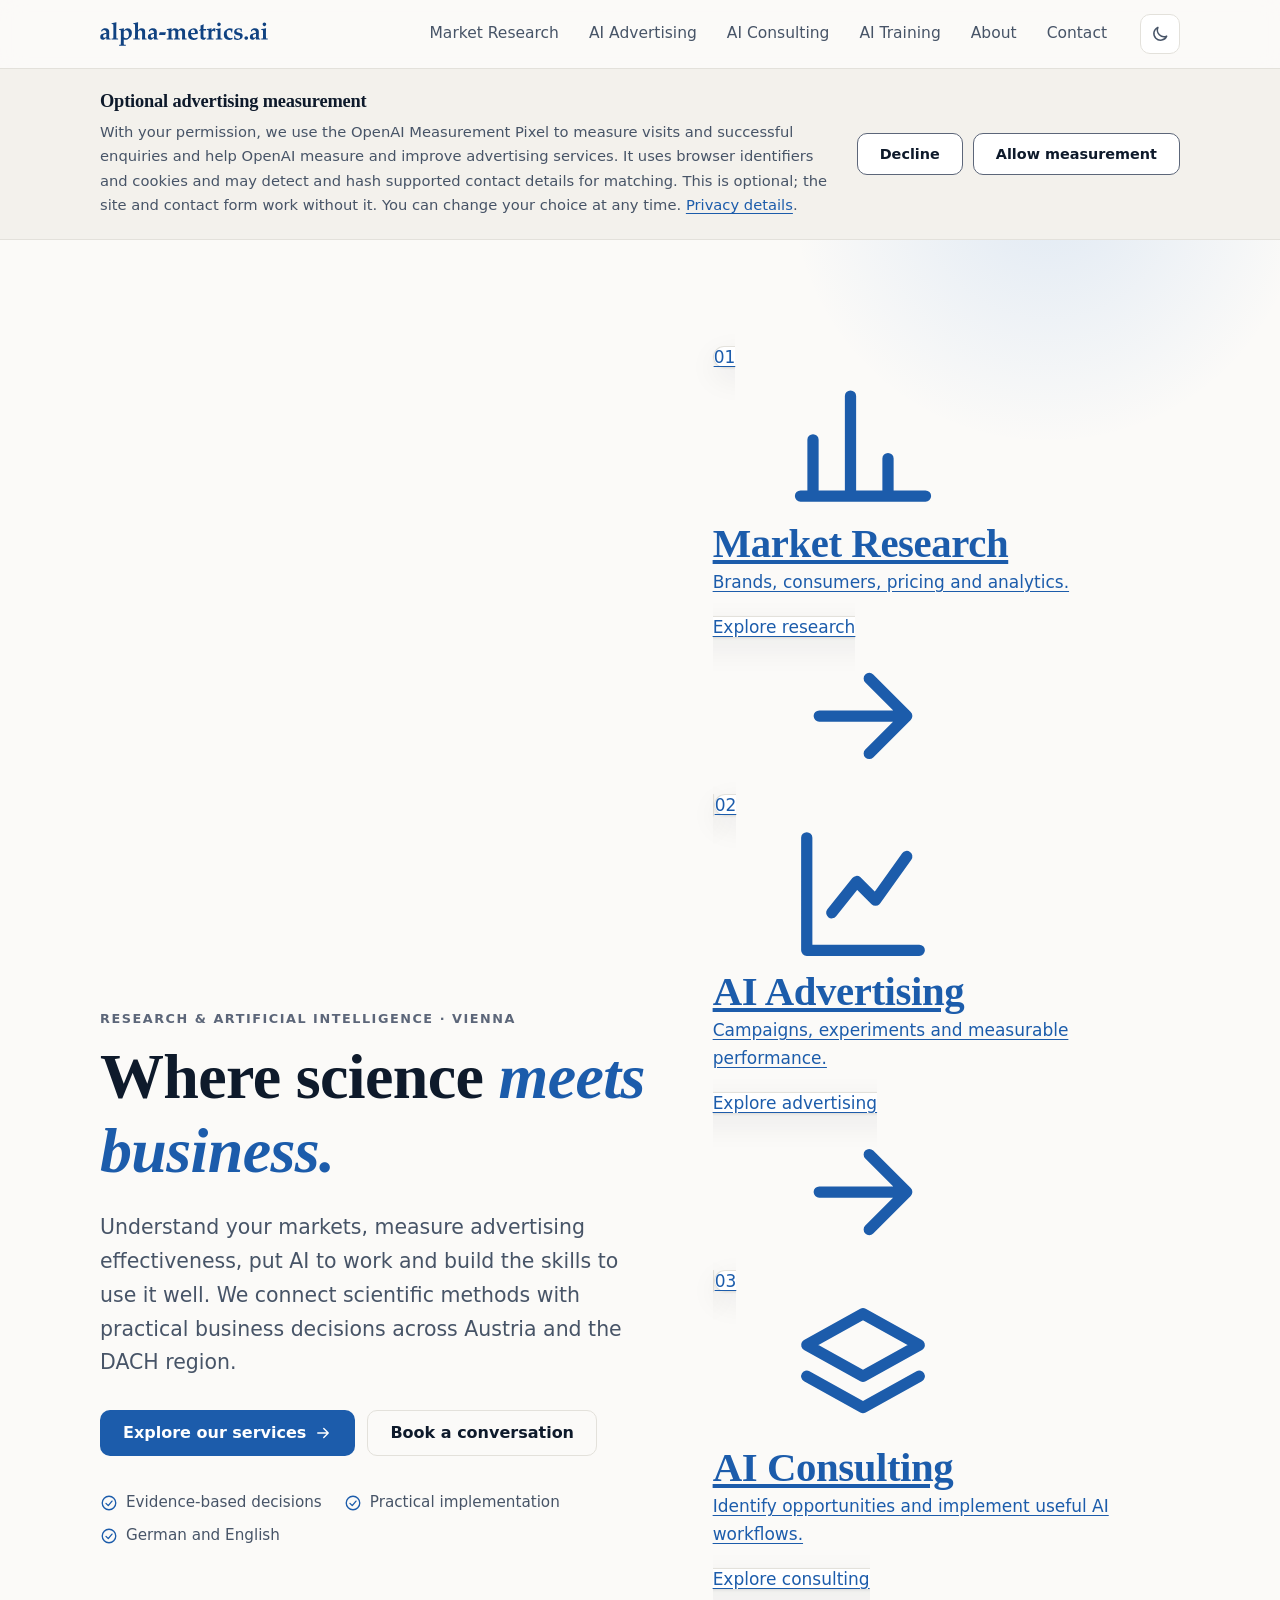
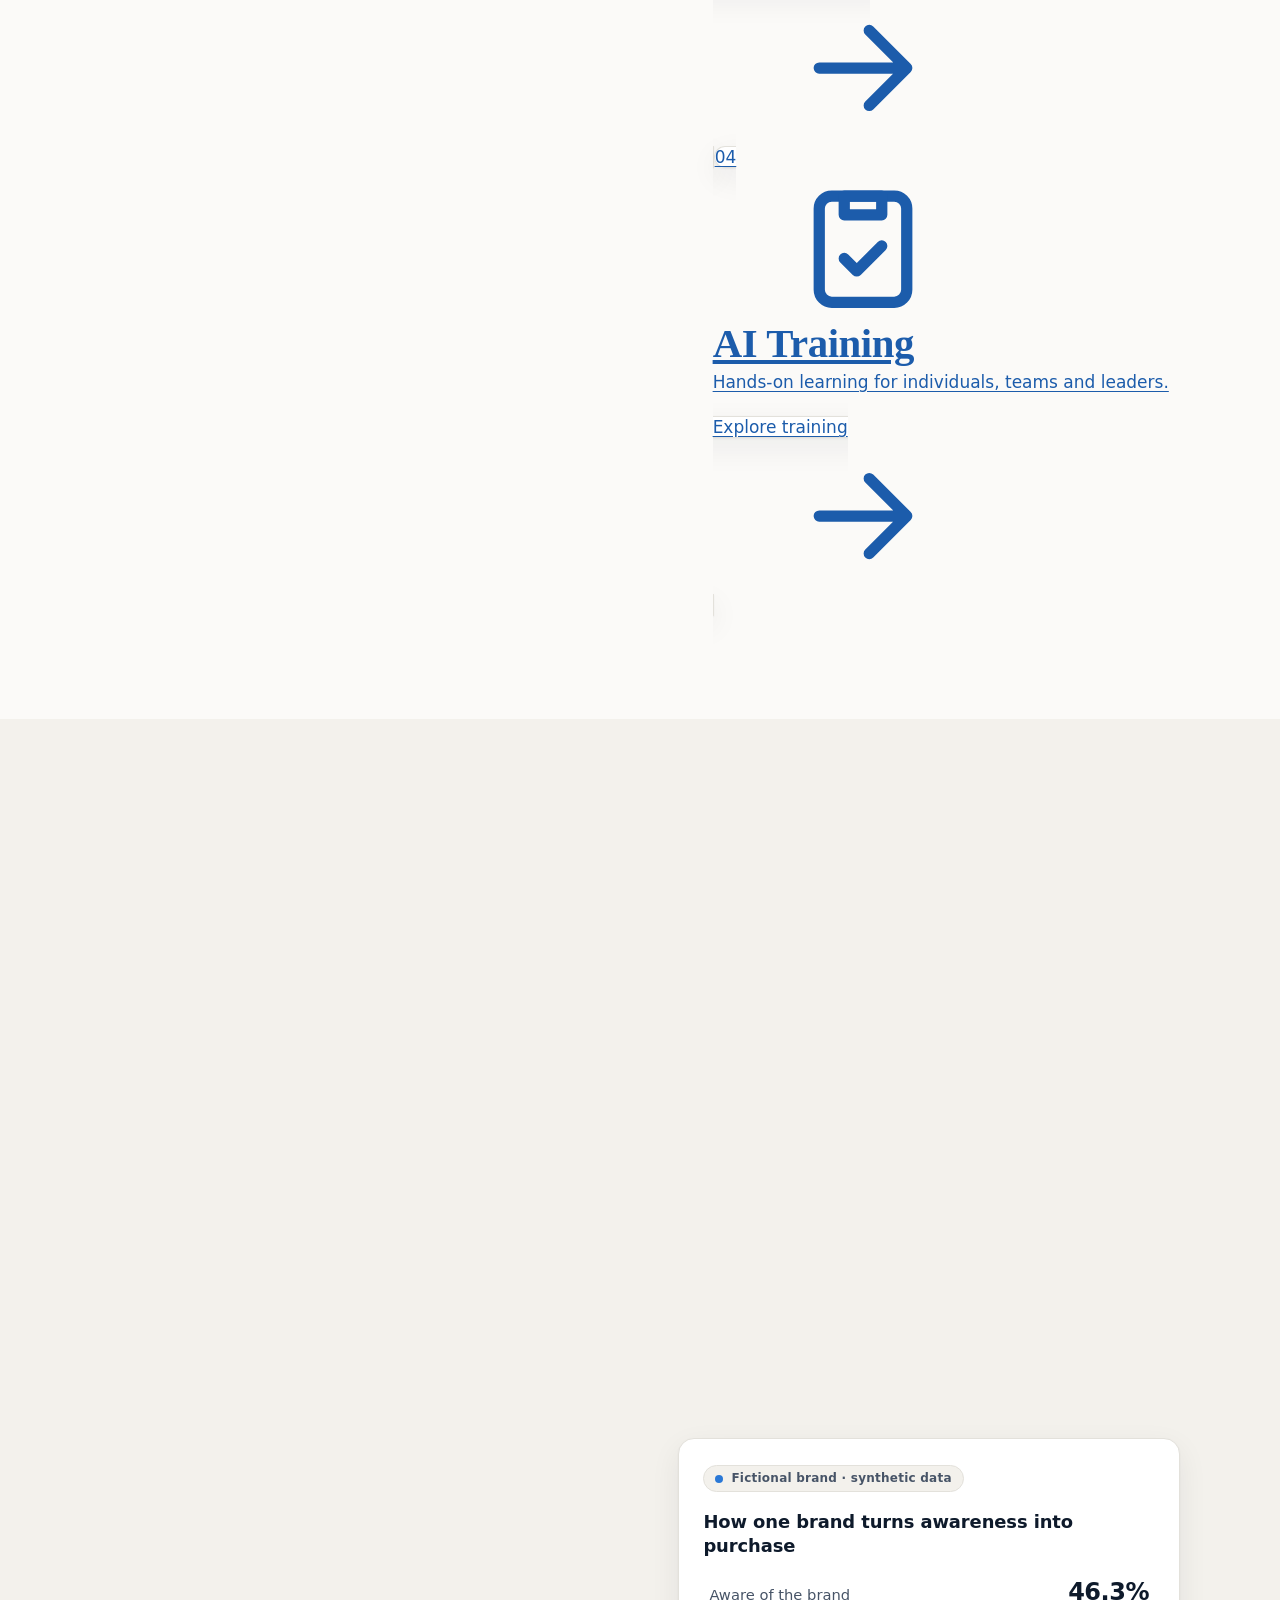
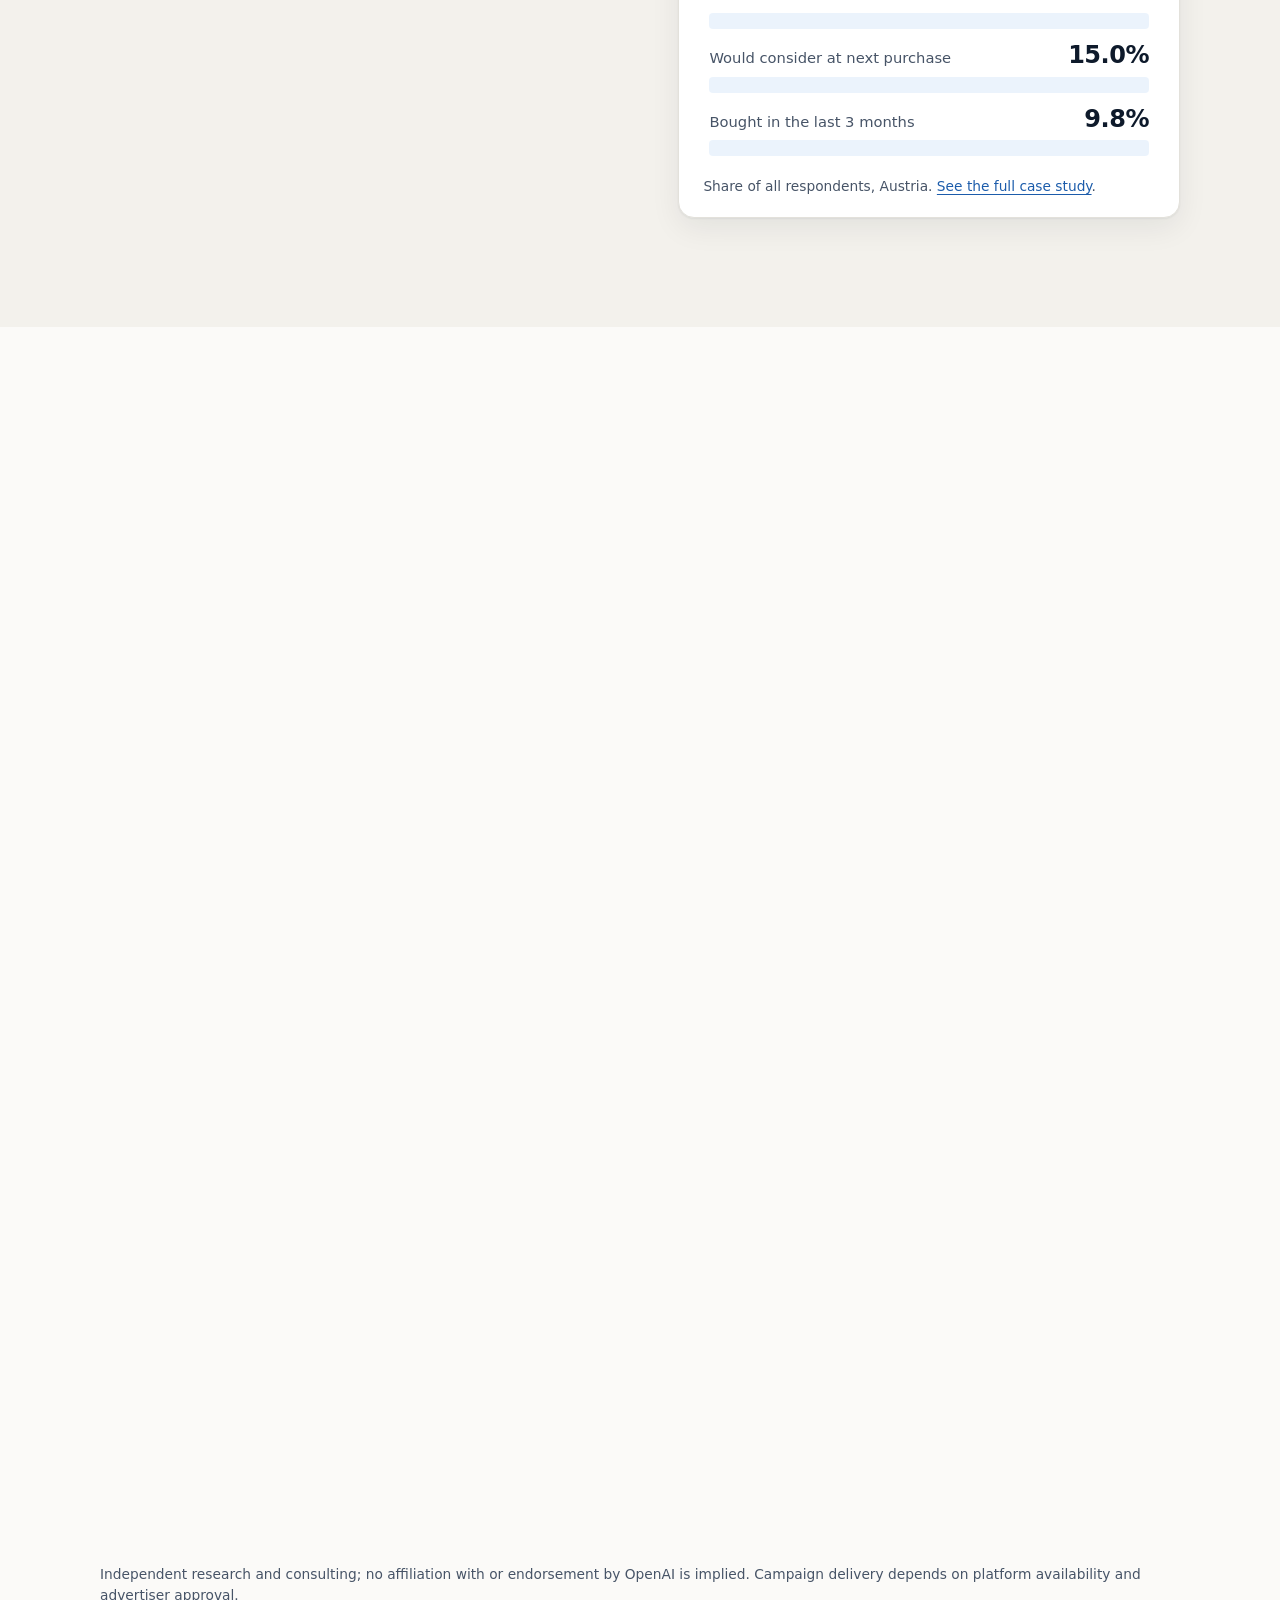
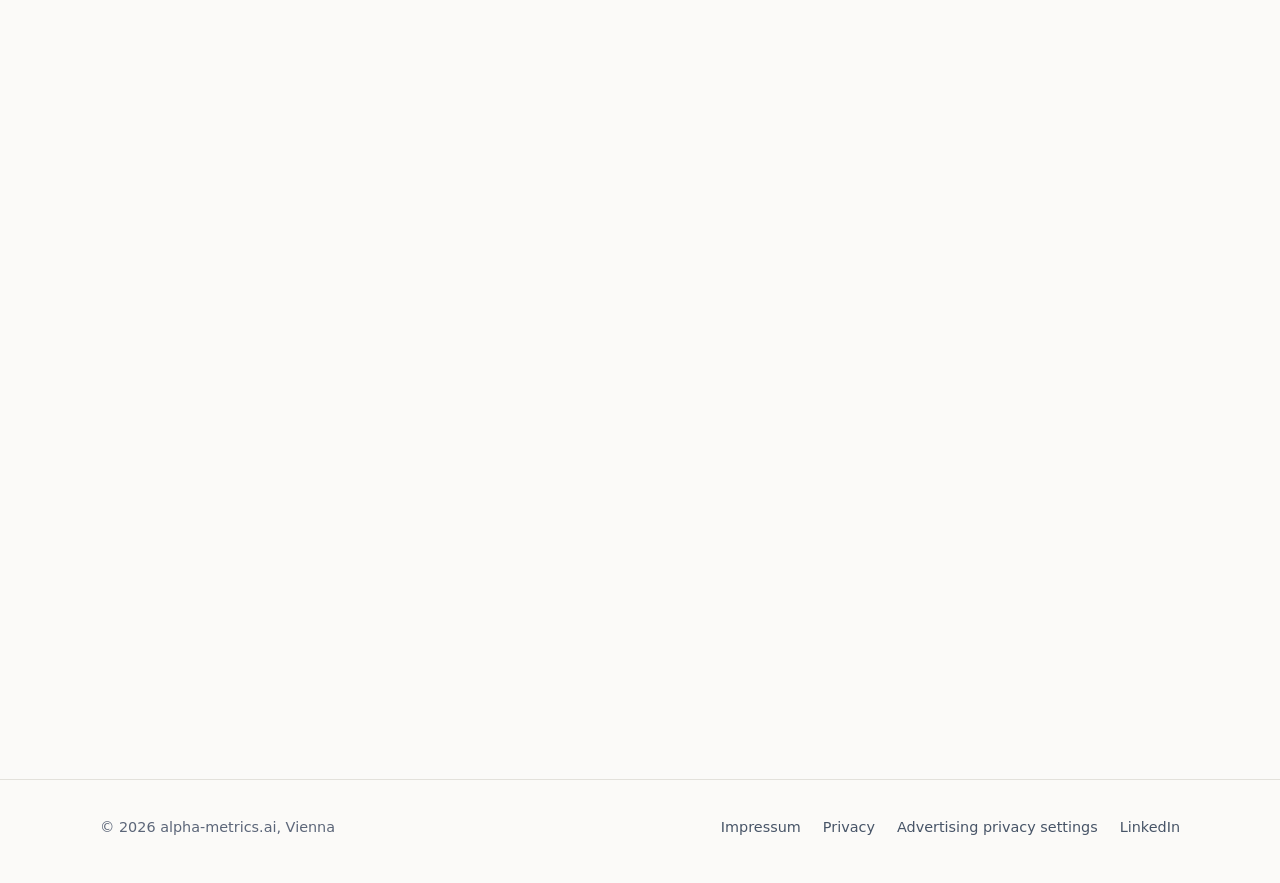
==== index.html @ 709e071c "Restructure homepage around four equally prominent service pillars" ====
<!DOCTYPE html>
<html lang="en">
<head>
  <meta charset="utf-8">
  <meta name="viewport" content="width=device-width, initial-scale=1">
  <title>alpha-metrics.ai | Market Research, AI Advertising, Consulting &amp; Training</title>
  <meta name="description" content="Market research, AI advertising, AI consulting and AI training for businesses in Austria and the DACH region. Where science meets business.">
  <meta http-equiv="Content-Security-Policy" content="default-src 'self'; script-src 'self' https://bzrcdn.openai.com; style-src 'self'; img-src 'self' data: https://bzr.openai.com; connect-src 'self' https://formspree.io https://bzr.openai.com https://bzrcdn.openai.com; form-action https://formspree.io; base-uri 'self'">
  <meta name="theme-color" content="#fbfaf8" media="(prefers-color-scheme: light)">
  <meta name="theme-color" content="#121211" media="(prefers-color-scheme: dark)">
  <link rel="canonical" href="https://alpha-metrics.ai/">
  <link rel="icon" href="assets/favicon.svg" type="image/svg+xml">
  <link rel="icon" href="favicon.ico" sizes="48x48">
  <link rel="apple-touch-icon" href="assets/apple-touch-icon.png">
  <meta property="og:type" content="website">
  <meta property="og:site_name" content="alpha-metrics.ai">
  <meta property="og:title" content="alpha-metrics.ai | Where science meets business">
  <meta property="og:description" content="Four services from Vienna: market research, AI advertising, AI consulting and AI training. Evidence-based decisions and practical AI adoption.">
  <meta property="og:url" content="https://alpha-metrics.ai/">
  <meta property="og:image" content="https://alpha-metrics.ai/assets/og-card.png">
  <meta property="og:image:width" content="1200">
  <meta property="og:image:height" content="630">
  <meta property="og:image:alt" content="alpha-metrics.ai: market research">
  <meta name="twitter:card" content="summary_large_image">
  <script src="js/theme-init.js"></script>
  <link rel="stylesheet" href="css/site.css">
  <script type="application/ld+json">
  {
    "@context": "https://schema.org",
    "@type": "ProfessionalService",
    "name": "alpha-metrics.ai",
    "url": "https://alpha-metrics.ai/",
    "description": "Market research, AI advertising, AI consulting and AI training for businesses in Austria and the DACH region.",
    "email": "info@alpha-metrics.ai",
    "address": { "@type": "PostalAddress", "addressLocality": "Vienna", "addressCountry": "AT" },
    "areaServed": ["AT", "DE", "CH"],
    "knowsAbout": ["Market research", "Brand tracking", "Survey design", "Consumer insights", "Statistical analysis", "Advertising effectiveness", "A/B testing", "AI advertising", "Pricing research", "AI consulting", "AI training", "AI literacy", "Business workflows"],
    "sameAs": ["https://www.linkedin.com/company/112210061/"]
  }
  </script>
</head>
<body>
  <svg class="sr-only" width="0" height="0" aria-hidden="true" focusable="false">
    <defs>
      <symbol id="i-bars" viewBox="0 0 24 24"><path d="M4 20V11M10 20V4M16 20v-6M22 20H2" fill="none" stroke="currentColor" stroke-width="1.8" stroke-linecap="round" stroke-linejoin="round"/></symbol>
      <symbol id="i-clip" viewBox="0 0 24 24"><g fill="none" stroke="currentColor" stroke-width="1.8" stroke-linecap="round" stroke-linejoin="round"><rect x="5" y="4" width="14" height="17" rx="2"/><path d="M9 4h6v3H9zM9 14l2 2 4-4"/></g></symbol>
      <symbol id="i-line" viewBox="0 0 24 24"><g fill="none" stroke="currentColor" stroke-width="1.8" stroke-linecap="round" stroke-linejoin="round"><path d="M3 3v18h18M7 15l4-5 3 3 5-7"/></g></symbol>
      <symbol id="i-dash" viewBox="0 0 24 24"><g fill="none" stroke="currentColor" stroke-width="1.8" stroke-linecap="round" stroke-linejoin="round"><rect x="3" y="3" width="8" height="10" rx="1.5"/><rect x="13" y="3" width="8" height="6" rx="1.5"/><rect x="13" y="11" width="8" height="10" rx="1.5"/><rect x="3" y="15" width="8" height="6" rx="1.5"/></g></symbol>
      <symbol id="i-moon" viewBox="0 0 24 24"><path d="M20 14.5A8 8 0 0 1 9.5 4a8 8 0 1 0 10.5 10.5z" fill="none" stroke="currentColor" stroke-width="1.8" stroke-linecap="round" stroke-linejoin="round"/></symbol>
      <symbol id="i-sun" viewBox="0 0 24 24"><g fill="none" stroke="currentColor" stroke-width="1.8" stroke-linecap="round" stroke-linejoin="round"><circle cx="12" cy="12" r="4"/><path d="M12 2v2M12 20v2M4.9 4.9l1.4 1.4M17.7 17.7l1.4 1.4M2 12h2M20 12h2M4.9 19.1l1.4-1.4M17.7 6.3l1.4-1.4"/></g></symbol>
      <symbol id="i-menu" viewBox="0 0 24 24"><path d="M4 7h16M4 12h16M4 17h16" fill="none" stroke="currentColor" stroke-width="1.8" stroke-linecap="round"/></symbol>
      <symbol id="i-arrow" viewBox="0 0 24 24"><path d="M5 12h14M13 6l6 6-6 6" fill="none" stroke="currentColor" stroke-width="1.8" stroke-linecap="round" stroke-linejoin="round"/></symbol>
      <symbol id="i-check" viewBox="0 0 24 24"><g fill="none" stroke="currentColor" stroke-width="1.8" stroke-linecap="round" stroke-linejoin="round"><circle cx="12" cy="12" r="9"/><path d="M8 12.5l3 3 5-6"/></g></symbol>
      <symbol id="i-stop" viewBox="0 0 24 24"><g fill="none" stroke="currentColor" stroke-width="1.8" stroke-linecap="round" stroke-linejoin="round"><circle cx="12" cy="12" r="9"/><path d="M9 9l6 6M15 9l-6 6"/></g></symbol>
      <symbol id="i-info" viewBox="0 0 24 24"><g fill="none" stroke="currentColor" stroke-width="1.8" stroke-linecap="round" stroke-linejoin="round"><circle cx="12" cy="12" r="9"/><path d="M12 11v5M12 8h.01"/></g></symbol>
      <symbol id="i-file" viewBox="0 0 24 24"><g fill="none" stroke="currentColor" stroke-width="1.8" stroke-linecap="round" stroke-linejoin="round"><path d="M14 3H7a2 2 0 0 0-2 2v14a2 2 0 0 0 2 2h10a2 2 0 0 0 2-2V8z"/><path d="M14 3v5h5M9 13h6M9 17h6"/></g></symbol>
      <symbol id="i-code" viewBox="0 0 24 24"><path d="M8 8l-5 4 5 4M16 8l5 4-5 4M14 5l-4 14" fill="none" stroke="currentColor" stroke-width="1.8" stroke-linecap="round" stroke-linejoin="round"/></symbol>
      <symbol id="i-mail" viewBox="0 0 24 24"><g fill="none" stroke="currentColor" stroke-width="1.8" stroke-linecap="round" stroke-linejoin="round"><rect x="3" y="5" width="18" height="14" rx="2"/><path d="M3 7l9 6 9-6"/></g></symbol>
      <symbol id="i-shield" viewBox="0 0 24 24"><g fill="none" stroke="currentColor" stroke-width="1.8" stroke-linecap="round" stroke-linejoin="round"><path d="M12 3l8 3v6c0 5-3.5 8-8 9-4.5-1-8-4-8-9V6z"/><path d="M9 12l2 2 4-4"/></g></symbol>
      <symbol id="i-layers" viewBox="0 0 24 24"><g fill="none" stroke="currentColor" stroke-width="1.8" stroke-linecap="round" stroke-linejoin="round"><path d="M12 3l9 5-9 5-9-5z"/><path d="M3 13l9 5 9-5"/></g></symbol>
    </defs>
  </svg>

  <a class="skip" href="#main">Skip to content</a>

  <header class="nav">
    <div class="wrap nav-in">
      <a class="brand" href="#top" aria-label="alpha-metrics.ai, home">
        <img class="img-light" src="assets/logo/alpha-metrics.svg" alt="alpha-metrics.ai" width="172" height="24"><img class="img-dark" src="assets/logo/alpha-metrics-dark.svg" alt="alpha-metrics.ai" width="172" height="24">
      </a>
      <ul class="nav-links" id="nav-links">
        <li><a href="#market-research">Market Research</a></li>
        <li><a href="#ai-advertising">AI Advertising</a></li>
        <li><a href="#ai-consulting">AI Consulting</a></li>
        <li><a href="#ai-training">AI Training</a></li>
        <li><a href="#about">About</a></li>
        <li><a href="#contact">Contact</a></li>
      </ul>
      <button class="icon-btn nav-theme" id="theme-btn" type="button" aria-label="Switch to dark mode" aria-pressed="false">
        <svg class="icon-moon" aria-hidden="true"><use href="#i-moon"/></svg>
        <svg class="icon-sun" aria-hidden="true"><use href="#i-sun"/></svg>
      </button>
      <button class="icon-btn menu-btn" id="menu-btn" type="button" aria-expanded="false" aria-controls="nav-links" aria-label="Open menu">
        <svg aria-hidden="true"><use href="#i-menu"/></svg>
      </button>
    </div>
  </header>

  <section class="measurement-panel" id="measurement-panel" aria-labelledby="measurement-heading" tabindex="-1" hidden>
    <div class="wrap measurement-inner">
      <div>
        <h2 id="measurement-heading">Optional advertising measurement</h2>
        <p>With your permission, we use the OpenAI Measurement Pixel to measure visits and successful enquiries and help OpenAI measure and improve advertising services. It uses browser identifiers and cookies and may detect and hash supported contact details for matching. This is optional; the site and contact form work without it. You can change your choice at any time. <a href="datenschutz.html#advertising-measurement">Privacy details</a>.</p>
      </div>
      <div class="measurement-actions">
        <button class="btn btn-ghost" id="measurement-decline" type="button">Decline</button>
        <button class="btn btn-ghost" id="measurement-accept" type="button">Allow measurement</button>
      </div>
    </div>
  </section>
  <main id="main">
    <!-- ================= HERO / SERVICE OVERVIEW ================= -->
    <section class="hero" id="top">
      <div class="wrap hero-grid">
        <div>
          <p class="eyebrow">Research &amp; artificial intelligence &middot; Vienna</p>
          <h1>Where science <em>meets business.</em></h1>
          <p class="lede">Understand your markets, measure advertising effectiveness, put AI to work and build the skills to use it well. We connect scientific methods with practical business decisions across Austria and the DACH region.</p>
          <div class="hero-cta">
            <a class="btn btn-primary" href="#services">Explore our services <svg aria-hidden="true"><use href="#i-arrow"/></svg></a>
            <a class="btn btn-ghost" href="#contact">Book a conversation</a>
          </div>
          <ul class="hero-points">
            <li><svg aria-hidden="true"><use href="#i-check"/></svg>Evidence-based decisions</li>
            <li><svg aria-hidden="true"><use href="#i-check"/></svg>Practical implementation</li>
            <li><svg aria-hidden="true"><use href="#i-check"/></svg>German and English</li>
          </ul>
        </div>
        <div class="pillar-grid" id="services" aria-label="Four service areas">
          <a class="card pillar" href="#market-research">
            <span class="pillar-number">01</span><svg class="pillar-icon" aria-hidden="true"><use href="#i-bars"/></svg>
            <h2>Market Research</h2><p>Brands, consumers, pricing and analytics.</p><span class="pillar-link">Explore research <svg aria-hidden="true"><use href="#i-arrow"/></svg></span>
          </a>
          <a class="card pillar" href="#ai-advertising">
            <span class="pillar-number">02</span><svg class="pillar-icon" aria-hidden="true"><use href="#i-line"/></svg>
            <h2>AI Advertising</h2><p>Campaigns, experiments and measurable performance.</p><span class="pillar-link">Explore advertising <svg aria-hidden="true"><use href="#i-arrow"/></svg></span>
          </a>
          <a class="card pillar" href="#ai-consulting">
            <span class="pillar-number">03</span><svg class="pillar-icon" aria-hidden="true"><use href="#i-layers"/></svg>
            <h2>AI Consulting</h2><p>Identify opportunities and implement useful AI workflows.</p><span class="pillar-link">Explore consulting <svg aria-hidden="true"><use href="#i-arrow"/></svg></span>
          </a>
          <a class="card pillar" href="#ai-training">
            <span class="pillar-number">04</span><svg class="pillar-icon" aria-hidden="true"><use href="#i-clip"/></svg>
            <h2>AI Training</h2><p>Hands-on learning for individuals, teams and leaders.</p><span class="pillar-link">Explore training <svg aria-hidden="true"><use href="#i-arrow"/></svg></span>
          </a>
        </div>
      </div>
    </section>

    <!-- ================= MARKET RESEARCH ================= -->
    <section class="section tint" id="market-research">
      <div class="wrap">
        <div class="section-head reveal">
          <p class="eyebrow">01 / Market Research</p>
          <h2>Understand your markets. Make better decisions.</h2>
          <p class="lede">From the research question to a decision you can defend. We design, field and analyse brand and consumer studies, with transparent methods and a clear view of what the evidence can support.</p>
        </div>
        <div class="grid-4">
          <article class="card service reveal"><span class="ico"><svg aria-hidden="true"><use href="#i-bars"/></svg></span><h3>Brand research</h3><p>Brand tracking, awareness, consideration, purchase, image and competitive positioning across markets and waves.</p></article>
          <article class="card service reveal"><span class="ico"><svg aria-hidden="true"><use href="#i-clip"/></svg></span><h3>Consumer research</h3><p>Customer needs, preferences, segmentation and purchase behaviour. Questionnaire design, programming, fieldwork and quality control.</p></article>
          <article class="card service reveal"><span class="ico"><svg aria-hidden="true"><use href="#i-line"/></svg></span><h3>Pricing research</h3><p>Explore willingness to pay, price perceptions and alternative pricing scenarios to inform commercial decisions.</p></article>
          <article class="card service reveal"><span class="ico"><svg aria-hidden="true"><use href="#i-dash"/></svg></span><h3>Marketing analytics</h3><p>Driver models, weighting, confidence intervals, dashboards and management reporting, with reproducible analyses and explicit limitations.</p></article>
        </div>
        <div class="split research-preview">
          <div class="reveal">
            <h3>See what evidence-based research looks like.</h3>
            <p class="lede">Our synthetic two-country brand study demonstrates the workflow from study design to decision-ready reporting.</p>
            <div class="hero-cta">
              <a class="btn btn-primary" href="#contact">Discuss a research project <svg aria-hidden="true"><use href="#i-arrow"/></svg></a>
              <a class="btn btn-ghost" href="#showcase">See the showcase</a>
            </div>
            <p class="chart-foot"><a href="#approach">Research process</a> &middot; <a href="#standards">Research quality standards</a></p>
          </div>
          <aside class="card hero-card" aria-label="Example result from the showcase">
            <span class="tag"><span class="dot"></span>Fictional brand &middot; synthetic data</span>
            <h3 class="small-h">How one brand turns awareness into purchase</h3>
            <div id="hero-funnel"></div>
            <p class="chart-foot">Share of all respondents, Austria. <a href="#showcase">See the full case study</a>.</p>
          </aside>
        </div>
      </div>
    </section>

    <!-- ================= AI ADVERTISING ================= -->
    <section class="section" id="ai-advertising">
      <div class="wrap">
        <div class="section-head reveal">
          <p class="eyebrow">02 / AI Advertising</p>
          <h2>Advertise in the age of conversational AI.</h2>
          <p class="lede">Plan, run and evaluate advertising on AI platforms such as ChatGPT, where available. Combine campaign management with experimental research to learn which messages perform and where your media budget is best used.</p>
        </div>
        <div class="grid-4">
          <article class="card service reveal">
            <span class="ico"><svg aria-hidden="true"><use href="#i-clip"/></svg></span>
            <h3>Experimental design</h3>
            <p>Define hypotheses, competing creative variants, the primary outcome, budget and stopping rule before launch. Change one element at a time where feasible.</p>
          </article>
          <article class="card service reveal">
            <span class="ico"><svg aria-hidden="true"><use href="#i-layers"/></svg></span>
            <h3>Campaign setup and management</h3>
            <p>Configure client-owned campaigns, keep targeting and settings comparable, and monitor delivery. Platform and market eligibility are checked before launch.</p>
          </article>
          <article class="card service reveal">
            <span class="ico"><svg aria-hidden="true"><use href="#i-line"/></svg></span>
            <h3>Advertising effectiveness</h3>
            <p>Analyse impressions, clicks, click-through rates and costs from aggregate reports. Quantify differences, uncertainty and delivery imbalances; assess conversions where tracking permits.</p>
          </article>
          <article class="card service reveal">
            <span class="ico"><svg aria-hidden="true"><use href="#i-bars"/></svg></span>
            <h3>Organic AI brand visibility</h3>
            <p>Separately audit brand mentions and recommendations across a defined set of prompts, recording the model, market and date. Paid placement is not a proxy for organic visibility.</p>
          </article>
        </div>
        <div class="section-head reveal sample-head">
          <h3>A small pilot, a clear decision</h3>
          <p class="lede">Compare two value propositions &mdash; for example, taste versus a functional benefit &mdash; with a fixed media budget and a predefined reporting period. Receive a management summary, a documented research protocol and reproducible analysis.</p>
        </div>
        <div class="case-note reveal">
          <svg aria-hidden="true"><use href="#i-info"/></svg>
          <p><strong>Performance is not necessarily causality.</strong> Without verified random allocation, a comparison is a quasi-experimental field study. Algorithmic delivery, repeated impressions and aggregate reporting limit causal inference and audience-level conclusions. We report those limits rather than treating a higher click-through rate as proof of a causal effect.</p>
        </div>
        <div class="hero-cta reveal">
          <a class="btn btn-primary" href="#contact">Discuss an AI advertising pilot <svg aria-hidden="true"><use href="#i-arrow"/></svg></a>
        </div>
        <p class="chart-foot">Independent research and consulting; no affiliation with or endorsement by OpenAI is implied. Campaign delivery depends on platform availability and advertiser approval.</p>
      </div>
    </section>

    <!-- ================= AI CONSULTING ================= -->
    <section class="section tint" id="ai-consulting">
      <div class="wrap">
        <div class="section-head reveal">
          <p class="eyebrow">03 / AI Consulting</p>
          <h2>Turn AI potential into practical business value.</h2>
          <p class="lede">Start with a real business problem, not a tool. Identify where AI can help, assess feasibility and risks, and develop workflows that fit the way your organisation operates.</p>
        </div>
        <div class="grid-4">
          <article class="card service reveal"><span class="ico"><svg aria-hidden="true"><use href="#i-clip"/></svg></span><h3>AI strategy &amp; readiness</h3><p>Map current workflows, identify promising use cases and prioritise them by business value, feasibility and risk.</p></article>
          <article class="card service reveal"><span class="ico"><svg aria-hidden="true"><use href="#i-layers"/></svg></span><h3>AI tools &amp; workflows</h3><p>Evaluate suitable AI tools and design repeatable workflows for research, marketing, reporting and everyday knowledge work.</p></article>
          <article class="card service reveal"><span class="ico"><svg aria-hidden="true"><use href="#i-code"/></svg></span><h3>Automation &amp; pilots</h3><p>Explore opportunities for AI-assisted automation, prototype selected use cases and test the outputs against agreed quality criteria.</p></article>
          <article class="card service reveal"><span class="ico"><svg aria-hidden="true"><use href="#i-shield"/></svg></span><h3>Responsible AI adoption</h3><p>Build in human review, data protection considerations and clear quality checks. Define boundaries for what AI should and should not do.</p></article>
        </div>
        <div class="service-outcome reveal"><div><h3>From opportunity assessment to pilot</h3><p>Typical deliverables: a prioritised use-case shortlist, workflow concepts, a pilot plan and recommendations for the next implementation step.</p></div><a class="btn btn-primary" href="#contact">Discuss an AI consulting project <svg aria-hidden="true"><use href="#i-arrow"/></svg></a></div>
      </div>
    </section>

    <!-- ================= AI TRAINING ================= -->
    <section class="section" id="ai-training">
      <div class="wrap">
        <div class="section-head reveal">
          <p class="eyebrow">04 / AI Training</p>
          <h2>Build AI competence that lasts beyond the workshop.</h2>
          <p class="lede">Practical, hands-on learning for business teams and decision-makers. Work with realistic tasks, learn to evaluate AI outputs and take away methods you can apply in your own role.</p>
        </div>
        <div class="grid-4">
          <article class="card service reveal"><span class="ico"><svg aria-hidden="true"><use href="#i-info"/></svg></span><h3>AI essentials</h3><p>Understand generative AI, its strengths and limitations, and how to use tools such as ChatGPT effectively in everyday work.</p></article>
          <article class="card service reveal"><span class="ico"><svg aria-hidden="true"><use href="#i-clip"/></svg></span><h3>Prompting &amp; workflows</h3><p>Learn to structure prompts, supply context, iterate on results and develop reusable approaches to recurring business tasks.</p></article>
          <article class="card service reveal"><span class="ico"><svg aria-hidden="true"><use href="#i-bars"/></svg></span><h3>AI for marketing &amp; research</h3><p>Apply AI to research preparation, analysis, insight generation, marketing content and decision support, with verification of outputs.</p></article>
          <article class="card service reveal"><span class="ico"><svg aria-hidden="true"><use href="#i-shield"/></svg></span><h3>AI literacy &amp; leadership</h3><p>Recognise risks, assess appropriate use, protect information and build confidence in supervising AI-assisted work.</p></article>
        </div>
        <div class="service-outcome reveal"><div><h3>Tailored workshops for your team</h3><p>Choose an introductory session or a more advanced, role-specific workshop. Formats and learning objectives are agreed around your needs, in German or English.</p></div><a class="btn btn-primary" href="#contact">Discuss a training workshop <svg aria-hidden="true"><use href="#i-arrow"/></svg></a></div>
      </div>
    </section>

    <!-- ================= APPROACH ================= -->
    <section class="section" id="approach">
      <div class="wrap">
        <div class="section-head reveal">
          <p class="eyebrow">Market Research / How we work</p>
          <h2>Five steps to a research result you can check</h2>
        </div>
        <ol class="steps reveal">
          <li><h3>Brief and hypotheses</h3><p>We start from the decision the result must inform, and write down what would change your mind.</p></li>
          <li><h3>Instrument</h3><p>Questionnaire, brand grid and quotas, tested in the survey platform before launch.</p></li>
          <li><h3>Fieldwork and quality</h3><p>Attention checks and speeder rules run in the field. Exclusions are counted and reported.</p></li>
          <li><h3>Analysis</h3><p>Weighting, intervals and models with the multiple-comparison corrections the question needs.</p></li>
          <li><h3>Delivery</h3><p>Deck, dashboard, field report and re-runnable scripts, so every number can be traced.</p></li>
        </ol>
      </div>
    </section>

    <!-- ================= SHOWCASE ================= -->
    <section class="section tint" id="showcase">
      <div class="wrap">
        <div class="section-head reveal">
          <p class="eyebrow">Market Research / Showcase</p>
          <h2>A two-country brand study, start to finish</h2>
          <p class="lede">ZINTO is a fictional sugar-reduced snack bar. We use it to show the full workflow, from design and field quality to weighting, analysis and reporting.</p>
        </div>

        <div class="case-note reveal">
          <svg aria-hidden="true"><use href="#i-info"/></svg>
          <p><strong>Fictional brand, synthetic data.</strong> The figures were generated, then analysed with our standard pipeline, so the case study shows real method without exposing a client. Hover or tab to any bar for its interval and base, or switch a chart to its table.</p>
        </div>

        <div class="tiles reveal">
          <div class="tile"><div class="tile-v" data-bind="net"></div><div class="tile-l">completed interviews in Austria after quality control</div></div>
          <div class="tile"><div class="tile-v" data-bind="minutes"></div><div class="tile-l">median length of the interview</div></div>
          <div class="tile"><div class="tile-v" data-bind="excl"></div><div class="tile-l">excluded for failed attention checks or speeding</div></div>
          <div class="tile"><div class="tile-v" data-bind="deff"></div><div class="tile-l">design effect of the weighting</div></div>
          <div class="tile"><div class="tile-v" data-bind="brands"></div><div class="tile-l">brands asked in one grid, so rates are comparable</div></div>
        </div>

        <div class="chart-grid">
          <!-- 1 awareness -->
          <section class="chart reveal" aria-labelledby="h-aw">
            <div class="chart-head">
              <div>
                <h3 id="h-aw">Aided awareness across all <span data-bind="brands"></span> brands</h3>
                <p>Share of respondents who recognise each brand when shown the list. Whiskers are 95% confidence intervals.</p>
              </div>
              <div class="seg" role="group" aria-label="View"><button type="button" data-show="chart" aria-pressed="true">Chart</button><button type="button" data-show="table" aria-pressed="false">Table</button></div>
            </div>
            <div data-view="chart" id="c-awareness"></div>
            <div data-view="table" class="tview" id="t-awareness" hidden></div>
            <div class="callouts">
              <div class="callout"><b data-bind="aware_pct"></b><span>of Austrians recognise the brand</span></div>
              <div class="callout"><b data-bind="rank"></b><span>in the overall ranking, behind the established mass-market brands</span></div>
              <div class="callout"><b data-bind="ratio"></b><span>as well known as <span data-bind="nextname"></span> (<span data-bind="nextpct"></span>), the best-known brand below it</span></div>
            </div>
          </section>

          <!-- 2 funnel -->
          <section class="chart half reveal" aria-labelledby="h-fu">
            <div class="chart-head">
              <div>
                <h3 id="h-fu">From awareness to purchase</h3>
                <p>Where the brand loses people, set against the median of brands with at least 30 aware respondents.</p>
              </div>
              <div class="seg" role="group" aria-label="View"><button type="button" data-show="chart" aria-pressed="true">Chart</button><button type="button" data-show="table" aria-pressed="false">Table</button></div>
            </div>
            <div data-view="chart" id="c-funnel"></div>
            <div data-view="table" class="tview" id="t-funnel" hidden></div>
            <p class="chart-foot">The gap is at the first gate: <b data-bind="conv1"></b> of those aware would consider the brand, against <b data-bind="med1"></b> in the category. Once considered, it converts as well as its competitors (<b data-bind="conv2"></b> against <b data-bind="med2"></b>).</p>
          </section>

          <!-- 3 who -->
          <section class="chart half reveal" aria-labelledby="h-who">
            <div class="chart-head">
              <div>
                <h3 id="h-who">Who knows the brand</h3>
                <p>Age and gender matter, education does not. They were tested together in one model, so one cannot masquerade as another.</p>
              </div>
              <div class="seg" role="group" aria-label="View"><button type="button" data-show="chart" aria-pressed="true">Chart</button><button type="button" data-show="table" aria-pressed="false">Table</button></div>
            </div>
            <div data-view="chart" id="c-who"></div>
            <div data-view="table" class="tview" id="t-who" hidden></div>
            <p class="chart-foot">Awareness falls from <b data-bind="age_young"></b> among 18 to 29-year-olds to <b data-bind="age_old"></b> among those over 60, and is higher among women (<b data-bind="women"></b> against <b data-bind="men"></b>). Education, income and region show no effect once age and gender are accounted for.</p>
          </section>

          <!-- 4 channels -->
          <section class="chart half reveal" aria-labelledby="h-ch">
            <div class="chart-head">
              <div>
                <h3 id="h-ch">Where the brand is noticed</h3>
                <p>Only respondents who know the brand were asked. Channels with fewer than 30 respondents are not shown.</p>
              </div>
              <div class="seg" role="group" aria-label="View"><button type="button" data-show="chart" aria-pressed="true">Chart</button><button type="button" data-show="table" aria-pressed="false">Table</button></div>
            </div>
            <div data-view="chart" id="c-channels"></div>
            <div data-view="table" class="tview" id="t-channels" hidden></div>
            <p class="chart-foot">The shelf is the main point of contact (<b data-bind="store"></b>), social media comes second. This is an association, not an effect: the order of contacts was not recorded.</p>
          </section>

          <!-- takeaways -->
          <section class="chart half reveal" aria-labelledby="h-take">
            <div class="chart-head">
              <div>
                <h3 id="h-take">What the brand team takes away</h3>
                <p>The four findings the rest of the case study supports, in the order we would present them.</p>
              </div>
            </div>
            <ol class="takeaways">
              <li><b>Consideration is the bottleneck, not awareness.</b> <span data-bind="conv1"></span> of those aware would consider the brand, against <span data-bind="med1"></span> in the category.</li>
              <li><b>The product holds up once it is considered.</b> <span data-bind="conv2"></span> of considerers also bought, in line with the category (<span data-bind="med2"></span>).</li>
              <li><b>Aim at age and gender.</b> Awareness runs from <span data-bind="age_young"></span> to <span data-bind="age_old"></span> across age bands; education, income and region add nothing.</li>
              <li><b>The 2026 gain is real.</b> After removing the effect of the survey change, awareness rose by <span data-bind="adj"></span>.</li>
            </ol>
          </section>

          <!-- 5 tracking -->
          <section class="chart reveal" aria-labelledby="h-tr">
            <div class="chart-head">
              <div>
                <h3 id="h-tr">Tracking over time: real growth versus a change of method</h3>
                <p>Between the 2022 and 2026 waves the awareness question changed from a forced-choice matrix to a tick-list. That alone lowered awareness for almost every brand, so the raw change cannot be read as brand growth.</p>
              </div>
              <div class="seg" role="group" aria-label="View"><button type="button" data-show="chart" aria-pressed="true">Chart</button><button type="button" data-show="table" aria-pressed="false">Table</button></div>
            </div>
            <div data-view="chart" id="c-change"></div>
            <div data-view="table" class="tview" id="t-change" hidden></div>
            <div class="callouts">
              <div class="callout"><b data-bind="raw"></b><span>raw change in awareness of the brand</span></div>
              <div class="callout"><b data-bind="ctrl_median"></b><span>median change of the <span data-bind="ncontrol"></span> comparison brands, which is the size of the method effect</span></div>
              <div class="callout"><b data-bind="adj"></b><span>method-adjusted gain (<span data-bind="adj_ci"></span>): <span data-bind="exp"></span> without a real gain</span></div>
            </div>
            <p class="chart-foot">Austria, base <span data-bind="n22"></span> in 2022 and <span data-bind="n26"></span> in 2026, both weighted. Intervals for the adjusted gain are bootstrapped; p-values for the single brands are corrected for multiple comparisons (Holm).</p>
          </section>
        </div>

        <!-- sample panel -->
        <div class="section-head reveal sample-head">
          <h3>Knowing what the sample can carry</h3>
          <p class="lede">The same questionnaire ran in two countries. The brand was far less known in Germany, and that decides what we are allowed to report.</p>
        </div>
        <div class="compare reveal">
          <div class="cp">
            <h3>Austria</h3>
            <div class="cp-big" data-bind="net"></div>
            <p class="cp-sub">completed interviews, of which <b data-bind="aware"></b> know the brand</p>
            <ul>
              <li><svg class="ok" aria-hidden="true"><use href="#i-check"/></svg>Funnel conversion by stage</li>
              <li><svg class="ok" aria-hidden="true"><use href="#i-check"/></svg>Brand image, drivers and segments</li>
              <li><svg class="ok" aria-hidden="true"><use href="#i-check"/></svg>Contact channels</li>
            </ul>
            <div class="status"><svg class="ok" aria-hidden="true"><use href="#i-check"/></svg>Reported in full</div>
          </div>
          <div class="cp">
            <h3>Germany</h3>
            <div class="cp-big" data-bind="de_net"></div>
            <p class="cp-sub">completed interviews, but only <b data-bind="de_aware"></b> know the brand (<b data-bind="de_consider"></b> would consider it, <b data-bind="de_buy"></b> bought it)</p>
            <ul>
              <li><svg class="ok" aria-hidden="true"><use href="#i-check"/></svg>Aided awareness, with its interval</li>
              <li><svg class="stop" aria-hidden="true"><use href="#i-stop"/></svg>Funnel conversion, drivers, segments and channels</li>
              <li><svg class="stop" aria-hidden="true"><use href="#i-stop"/></svg>Pooling with Austria, which has a different population and quota plan</li>
            </ul>
            <div class="status"><svg class="stop" aria-hidden="true"><use href="#i-stop"/></svg>Brand modules not reported: base below minimum</div>
          </div>
        </div>

        <!-- deliverables -->
        <div class="section-head reveal sample-head">
          <h3>What you receive</h3>
        </div>
        <div class="deliver reveal">
          <div class="card preview">
            <a class="shot" href="showcase/dashboard.html" aria-label="Open the interactive demo dashboard">
              <img class="img-light" src="assets/dashboard-preview-light.jpg" width="1280" height="900" loading="lazy" alt="Preview of the demo dashboard: brand pyramid, brand image scores and a ranked bar chart of awareness, with filters at the top.">
              <img class="img-dark" src="assets/dashboard-preview-dark.jpg" width="1280" height="900" loading="lazy" alt="Preview of the demo dashboard in dark mode.">
            </a>
            <div class="body">
              <h3>Interactive dashboard</h3>
              <p>Filters for country, wave, age, gender and contact channel act on every figure at once. Subgroups with fewer than 12 respondents are never shown, and the countries are never added together. The demo has a German interface and synthetic data.</p>
              <a class="btn btn-primary" href="showcase/dashboard.html">Open the demo <svg aria-hidden="true"><use href="#i-arrow"/></svg></a>
            </div>
          </div>
          <div class="dlist">
            <article class="card ditem"><span class="ico"><svg aria-hidden="true"><use href="#i-file"/></svg></span><div><h3>Management deck</h3><p>Findings in plain language, one message per slide, with a methods annex for the sceptical reader.</p></div></article>
            <article class="card ditem"><span class="ico"><svg aria-hidden="true"><use href="#i-shield"/></svg></span><div><h3>Field report</h3><p>Sample, quotas, exclusions, weighting and data-quality flags, written down before anyone asks.</p></div></article>
            <article class="card ditem"><span class="ico"><svg aria-hidden="true"><use href="#i-code"/></svg></span><div><h3>Re-runnable analysis</h3><p>Scripts and logs, so every figure in the deck can be reproduced from the cleaned data.</p></div></article>
            <article class="card ditem"><span class="ico"><svg aria-hidden="true"><use href="#i-layers"/></svg></span><div><h3>Questionnaire files</h3><p>Survey files that passed automated import checks, plus a codebook that makes waves and countries stackable.</p></div></article>
          </div>
        </div>
      </div>
    </section>

    <!-- ================= STANDARDS ================= -->
    <section class="section" id="standards">
      <div class="wrap">
        <div class="section-head reveal">
          <p class="eyebrow">Market Research / Standards</p>
          <h2>Six rules we do not bend</h2>
          <p class="lede">A precise number on a thin base is a risk to your decision. These rules keep the precision honest.</p>
        </div>
        <div class="rules reveal">
          <div class="rule"><div class="n">01</div><h3>An interval on every estimate</h3><p>A point value alone invites false precision. Results carry their 95% interval and their base.</p></div>
          <div class="rule"><div class="n">02</div><h3>A minimum base for every claim</h3><p>Brand results rest on at least 30 respondents. Dashboard cells under 12 are suppressed, never shown as a noisy percentage.</p></div>
          <div class="rule"><div class="n">03</div><h3>Quality exclusions are reported</h3><p>Attention checks and speeder rules are set before fieldwork. We tell you how many interviews they removed, and why.</p></div>
          <div class="rule"><div class="n">04</div><h3>Weights come with their cost</h3><p>Every weighted result states the design effect and the effective sample size it leaves.</p></div>
          <div class="rule"><div class="n">05</div><h3>Countries are compared, not pooled</h3><p>Different populations and quota plans are laid side by side. We compare only what both fields actually asked.</p></div>
          <div class="rule"><div class="n">06</div><h3>Association is not effect</h3><p>Cross-sectional data show relationships. We write &ldquo;is associated with&rdquo; unless the design supports a causal word, and we correct for multiple comparisons.</p></div>
        </div>
      </div>
    </section>

    <!-- ================= ABOUT ================= -->
    <section class="section tint" id="about">
      <div class="wrap split">
        <div class="reveal">
          <p class="eyebrow">About</p>
          <h2>Research-led, built for decisions</h2>
          <p class="lede">alpha-metrics.ai is an independent research and AI practice based in Vienna. We bring scientific thinking and practical methods to marketing, business decision-making and AI adoption.</p>
          <p>Our four service areas complement one another: understand customers and markets, test advertising, identify useful applications of AI, and equip your team to work with it. We agree clear objectives and deliverables with you, and communicate limitations openly.</p>
        </div>
        <div class="reveal">
          <ul class="facts">
            <li><span>Based in</span><span>Vienna, Austria</span></li>
            <li><span>Markets</span><span>Austria, Germany, Switzerland</span></li>
            <li><span>Services</span><span>Market Research, AI Advertising, AI Consulting, AI Training</span></li>
            <li><span>Approach</span><span>Evidence, practical pilots, hands-on learning</span></li>
            <li><span>Languages</span><span>German and English</span></li>
            <li><span>Principles</span><span>Transparent methods, human oversight, responsible AI</span></li>
          </ul>
        </div>
      </div>
    </section>

    <!-- ================= CONTACT ================= -->
    <section class="section" id="contact">
      <div class="wrap split">
        <div class="reveal">
          <p class="eyebrow">Contact</p>
          <h2>Tell us what you want to achieve.</h2>
          <p class="lede">A research question, an advertising pilot, an AI use case or a training need: a few lines are enough to start a conversation. We will discuss which approach fits your objectives.</p>
          <p><a class="contact-mail" href="mailto:info@alpha-metrics.ai"><svg width="22" height="22" aria-hidden="true"><use href="#i-mail"/></svg>info@alpha-metrics.ai</a></p>
          <p class="muted small">Vienna, Austria &middot; <a href="https://www.linkedin.com/company/112210061/" rel="noopener">LinkedIn</a></p>
        </div>
        <form class="card form reveal" id="contact-form" action="https://formspree.io/f/mojnbvow" method="POST" novalidate>
          <div class="field"><label for="f-name">Name</label><input id="f-name" name="name" type="text" autocomplete="name" required><div class="err" id="err-name" role="alert"></div></div>
          <div class="field"><label for="f-email">Email</label><input id="f-email" name="email" type="email" autocomplete="email" required><div class="err" id="err-email" role="alert"></div></div>
          <div class="field"><label for="f-company">Company <span class="muted">(optional)</span></label><input id="f-company" name="company" type="text" autocomplete="organization"></div>
          <div class="field"><label for="f-message">Your question</label><textarea id="f-message" name="message" required></textarea><div class="err" id="err-message" role="alert"></div></div>
          <div class="sr-only" aria-hidden="true"><label>Leave this empty <input name="_gotcha" type="text" tabindex="-1" autocomplete="off"></label></div>
          <div>
            <label class="consent"><input type="checkbox" name="consent" value="yes"><span>I agree that my details are sent to our form provider, Formspree, so that alpha-metrics.ai can reply. See the <a href="datenschutz.html">privacy notice</a>.</span></label>
            <div class="err" id="err-consent" role="alert"></div>
          </div>
          <button class="btn btn-primary" type="submit"><span>Send message</span> <svg aria-hidden="true"><use href="#i-arrow"/></svg></button>
          <div class="form-ok" id="form-ok" tabindex="-1" role="status"><svg aria-hidden="true"><use href="#i-check"/></svg>Thank you. We will be in touch.</div>
          <p class="err" id="form-fail" role="alert" hidden>The message could not be sent. Please write to <a href="mailto:info@alpha-metrics.ai">info@alpha-metrics.ai</a> instead.</p>
        </form>
      </div>
    </section>
  </main>

  <footer class="footer">
    <div class="wrap footer-in">
      <span>&copy; 2026 alpha-metrics.ai, Vienna</span>
      <nav aria-label="Legal">
        <a href="impressum.html">Impressum</a>
        <a href="datenschutz.html">Privacy</a>
        <button class="measurement-settings" id="measurement-settings" type="button" aria-controls="measurement-panel" aria-expanded="false" hidden>Advertising privacy settings</button>
        <a href="https://www.linkedin.com/company/112210061/" rel="noopener">LinkedIn</a>
      </nav>
    </div>
  </footer>

  <div class="tt" id="tt" role="tooltip" hidden></div>
  <noscript><p class="wrap small muted">The charts in the showcase need JavaScript. Their figures are also summarised in the text beside each chart.</p></noscript>
  <script src="js/data.js"></script>
  <script src="js/charts.js"></script>
  <script src="js/ad-measurement.js"></script>
  <script src="js/site.js"></script>
</body>
</html>
---- css/site.css ----
/* alpha-metrics.ai - market research
   Colour tokens are validated: chart ramps with scripts/validate_palette.js
   (ordinal checks, light and dark), text and mark contrast with its
   contrast() helper. No third-party fonts or icon fonts are loaded. */

:root {
  color-scheme: light;
  --page: #fbfaf8;
  --card: #ffffff;
  --tint: #f3f1ec;
  --hair: #e3e1db;
  --ink: #0e1a2b;
  --ink-2: #475467;
  --ink-3: #5c6679;
  --link: #1c5cab;
  --btn-bg: #1c5cab;
  --btn-bg-hover: #154a8c;
  --btn-ink: #ffffff;
  --focus: #2a78d6;
  --mark: #2a78d6;
  --mark-dim: #8f8d86;
  --grid: #e3e1db;
  --ramp-1: #86b6ef;
  --ramp-2: #5598e7;
  --ramp-3: #2a78d6;
  --ramp-4: #1c5cab;
  --ramp-5: #104281;
  --ok: #0ca30c;
  --stop: #d03b3b;
  --err: #b42318;
  --glow: rgba(42, 120, 214, .13);
  --shadow: 0 1px 2px rgba(14, 26, 43, .06), 0 10px 30px rgba(14, 26, 43, .07);
  --show-light: block;
  --show-dark: none;
  --sans: system-ui, -apple-system, "Segoe UI", Roboto, "Helvetica Neue", Arial, sans-serif;
  --serif: "Iowan Old Style", "Palatino Linotype", Palatino, "Book Antiqua", Georgia, serif;
  --radius: 16px;
}

@media (prefers-color-scheme: dark) {
  :root:where(:not([data-theme="light"])) {
    color-scheme: dark;
    --page: #121211;
    --card: #1a1a19;
    --tint: #1d1d1b;
    --hair: #2e2e2b;
    --ink: #f2f1ec;
    --ink-2: #c3c2b7;
    --ink-3: #9b9a92;
    --link: #86b8f2;
    --btn-bg: #86b8f2;
    --btn-bg-hover: #a4cbf6;
    --btn-ink: #0b1522;
    --focus: #86b8f2;
    --mark: #3987e5;
    --mark-dim: #7f7e77;
    --grid: #2e2e2b;
    --ramp-1: #184f95;
    --ramp-2: #256abf;
    --ramp-3: #3987e5;
    --ramp-4: #6da7ec;
    --ramp-5: #9ec5f4;
    --glow: rgba(57, 135, 229, .16);
    --shadow: 0 1px 2px rgba(0, 0, 0, .4), 0 10px 30px rgba(0, 0, 0, .35);
    --err: #f97066;
    --show-light: none;
    --show-dark: block;
  }
}

:root[data-theme="dark"] {
  color-scheme: dark;
  --page: #121211;
  --card: #1a1a19;
  --tint: #1d1d1b;
  --hair: #2e2e2b;
  --ink: #f2f1ec;
  --ink-2: #c3c2b7;
  --ink-3: #9b9a92;
  --link: #86b8f2;
  --btn-bg: #86b8f2;
  --btn-bg-hover: #a4cbf6;
  --btn-ink: #0b1522;
  --focus: #86b8f2;
  --mark: #3987e5;
  --mark-dim: #7f7e77;
  --grid: #2e2e2b;
  --ramp-1: #184f95;
  --ramp-2: #256abf;
  --ramp-3: #3987e5;
  --ramp-4: #6da7ec;
  --ramp-5: #9ec5f4;
  --glow: rgba(57, 135, 229, .16);
  --shadow: 0 1px 2px rgba(0, 0, 0, .4), 0 10px 30px rgba(0, 0, 0, .35);
  --err: #f97066;
  --show-light: none;
  --show-dark: block;
}

*, *::before, *::after { box-sizing: border-box; }
html { scroll-behavior: smooth; scroll-padding-top: 84px; -webkit-text-size-adjust: 100%; }
body {
  margin: 0; background: var(--page); color: var(--ink);
  font: 400 1.0625rem/1.65 var(--sans);
  -webkit-font-smoothing: antialiased; text-rendering: optimizeLegibility;
}
img, svg { max-width: 100%; display: block; }
a { color: var(--link); text-underline-offset: 3px; }
a:hover { text-decoration-thickness: 2px; }
:focus-visible { outline: 3px solid var(--focus); outline-offset: 3px; border-radius: 4px; }
::selection { background: var(--glow); }

.wrap { width: 100%; max-width: 1120px; margin: 0 auto; padding: 0 20px; }
.sr-only { position: absolute; width: 1px; height: 1px; overflow: hidden; clip: rect(0 0 0 0); white-space: nowrap; }
.skip { position: absolute; left: 12px; top: -60px; z-index: 100; background: var(--btn-bg); color: var(--btn-ink);
  padding: 10px 16px; border-radius: 8px; text-decoration: none; font-weight: 600; }
.skip:focus { top: 12px; }

h1, h2, h3, h4 { margin: 0; font-family: var(--serif); font-weight: 600; line-height: 1.15; letter-spacing: -.01em; }
h1 { font-size: clamp(2.35rem, 5.6vw, 4rem); }
h2 { font-size: clamp(1.75rem, 3.4vw, 2.55rem); }
h3 { font-size: 1.3rem; }
p { margin: 0 0 1em; }
.eyebrow { font: 600 .8rem/1 var(--sans); letter-spacing: .12em; text-transform: uppercase; color: var(--ink-3); margin: 0 0 14px; }
.lede { font-size: clamp(1.1rem, 1.6vw, 1.3rem); color: var(--ink-2); max-width: 62ch; }
.muted { color: var(--ink-3); }
.small { font-size: .9rem; }

/* ---------- navigation ---------- */
.nav { position: sticky; top: 0; z-index: 50; background: color-mix(in srgb, var(--page) 86%, transparent);
  backdrop-filter: saturate(1.4) blur(12px); -webkit-backdrop-filter: saturate(1.4) blur(12px);
  border-bottom: 1px solid var(--hair); }
.nav-in { display: flex; align-items: center; gap: 20px; min-height: 68px; }
.brand { display: inline-flex; align-items: center; gap: 10px; text-decoration: none; color: var(--ink);
  font: 700 1.05rem/1 var(--sans); letter-spacing: -.01em; }
.brand img { height: 24px; width: auto; }
.nav-links { display: flex; align-items: center; gap: 4px; margin: 0 0 0 auto; padding: 0; list-style: none; }
.nav-links a { display: inline-block; padding: 9px 13px; border-radius: 8px; color: var(--ink-2);
  text-decoration: none; font-weight: 500; font-size: .97rem; }
.nav-links a:hover { color: var(--ink); background: var(--tint); }
.nav-links a[aria-current="true"] { color: var(--ink); }
.icon-btn { width: 40px; height: 40px; display: inline-grid; place-items: center; border-radius: 10px;
  border: 1px solid var(--hair); background: var(--card); color: var(--ink-2); cursor: pointer; }
.icon-btn:hover { color: var(--ink); border-color: var(--ink-3); }
.icon-btn svg { width: 20px; height: 20px; }
.icon-sun { display: none; }
:root[data-theme="dark"] .icon-sun { display: block; }
:root[data-theme="dark"] .icon-moon { display: none; }
@media (prefers-color-scheme: dark) {
  :root:where(:not([data-theme="light"])) .icon-sun { display: block; }
  :root:where(:not([data-theme="light"])) .icon-moon { display: none; }
}
.menu-btn { display: none; }

/* ---------- buttons ---------- */
.btn { display: inline-flex; align-items: center; justify-content: center; gap: 8px; padding: 13px 22px;
  border-radius: 10px; font: 600 1rem/1 var(--sans); text-decoration: none; cursor: pointer;
  border: 1px solid transparent; transition: background .15s, border-color .15s, transform .15s; }
.btn-primary { background: var(--btn-bg); color: var(--btn-ink); }
.btn-primary:hover { background: var(--btn-bg-hover); }
.btn-ghost { background: transparent; color: var(--ink); border-color: var(--hair); }
.btn-ghost:hover { border-color: var(--ink-3); background: var(--tint); }
.btn[disabled] { opacity: .6; cursor: progress; }
.btn svg { width: 18px; height: 18px; }

/* ---------- sections ---------- */
.section { padding: clamp(60px, 8.5vw, 112px) 0; }
.section.tint { background: var(--tint); }
.section-head { max-width: 760px; margin-bottom: clamp(32px, 4.5vw, 52px); }
.section-head .lede { margin-top: 18px; }

/* ---------- hero ---------- */
.hero { position: relative; overflow: hidden; padding: clamp(52px, 8vw, 104px) 0 clamp(60px, 8vw, 100px); }
.hero::before { content: ""; position: absolute; inset: -20% -10% auto auto; width: 720px; height: 720px; z-index: -1;
  background: radial-gradient(closest-side, var(--glow), transparent 72%); }
.hero-grid { display: grid; grid-template-columns: 1.08fr .92fr; gap: clamp(32px, 5vw, 72px); align-items: center; }
.hero h1 { margin-bottom: 24px; }
.hero h1 em { font-style: italic; color: var(--link); }
.hero-cta { display: flex; flex-wrap: wrap; gap: 12px; margin-top: 30px; }
.hero-points { display: flex; flex-wrap: wrap; gap: 8px 22px; margin: 34px 0 0; padding: 0; list-style: none;
  color: var(--ink-2); font-size: .95rem; }
.hero-points li { display: inline-flex; align-items: center; gap: 8px; }
.hero-points svg { width: 18px; height: 18px; color: var(--link); flex: none; }

.card { background: var(--card); border: 1px solid var(--hair); border-radius: var(--radius); box-shadow: var(--shadow); }
.hero-card { padding: 24px 24px 20px; }
.hero-card .tag { margin-bottom: 18px; }

.tag { display: inline-flex; align-items: center; gap: 8px; padding: 5px 11px; border-radius: 999px;
  background: var(--tint); border: 1px solid var(--hair); color: var(--ink-2); font: 600 .75rem/1.2 var(--sans); letter-spacing: .02em; }
.tag .dot { width: 8px; height: 8px; border-radius: 50%; background: var(--mark); }

/* ---------- services ---------- */
.grid-4 { display: grid; grid-template-columns: repeat(4, 1fr); gap: 18px; }
.service { padding: 26px 24px 24px; display: flex; flex-direction: column; gap: 12px; box-shadow: none; }
.service .ico { width: 44px; height: 44px; border-radius: 12px; background: var(--tint); color: var(--link);
  display: grid; place-items: center; }
.service .ico svg { width: 24px; height: 24px; }
.service h3 { font-size: 1.2rem; }
.service p { margin: 0; color: var(--ink-2); font-size: .98rem; line-height: 1.6; }

/* ---------- approach ---------- */
.steps { display: grid; grid-template-columns: repeat(5, 1fr); gap: 0; margin: 0; padding: 0; list-style: none; counter-reset: s; }
.steps li { position: relative; padding: 0 22px 0 0; counter-increment: s; }
.steps li::before { content: counter(s); display: grid; place-items: center; width: 34px; height: 34px; border-radius: 50%;
  background: var(--ink); color: var(--page); font: 700 .95rem/1 var(--sans); margin-bottom: 16px; position: relative; z-index: 1; }
.steps li::after { content: ""; position: absolute; top: 17px; left: 34px; right: 0; height: 1px; background: var(--hair); }
.steps li:last-child::after { display: none; }
.steps h3 { font: 700 1.02rem/1.3 var(--sans); letter-spacing: 0; margin-bottom: 8px; }
.steps p { margin: 0; color: var(--ink-2); font-size: .94rem; line-height: 1.55; }

/* ---------- showcase ---------- */
.small-h { font: 700 1.12rem/1.35 var(--sans); letter-spacing: -.005em; margin-bottom: 18px; }
.sample-head { margin-top: clamp(48px, 6vw, 72px); margin-bottom: 24px; }
.sample-head h3 { font-size: clamp(1.4rem, 2.4vw, 1.8rem); }
.sample-head .lede { margin-top: 12px; }
.contact-mail { display: inline-flex; gap: 10px; align-items: center; font-weight: 600; font-size: 1.15rem; }
.contact-mail svg { color: var(--link); }

.case-note { display: flex; gap: 14px; align-items: flex-start; padding: 16px 18px; border-radius: 12px;
  background: var(--card); border: 1px solid var(--hair); margin-bottom: 36px; color: var(--ink-2); font-size: .96rem; }
.case-note svg { width: 22px; height: 22px; flex: none; color: var(--link); margin-top: 2px; }
.case-note p { margin: 0; }
.case-note strong { color: var(--ink); }

.tiles { display: grid; grid-template-columns: repeat(5, 1fr); gap: 14px; margin-bottom: 36px; }
.tile { background: var(--card); border: 1px solid var(--hair); border-radius: 14px; padding: 18px 18px 16px; }
.tile-v { font: 700 clamp(1.7rem, 3vw, 2.3rem)/1 var(--sans); letter-spacing: -.02em; }
.tile-l { margin-top: 8px; font-size: .88rem; line-height: 1.4; color: var(--ink-2); }

.chart-grid { display: grid; grid-template-columns: repeat(12, 1fr); gap: 20px; }
.chart { grid-column: span 12; background: var(--card); border: 1px solid var(--hair); border-radius: var(--radius);
  padding: 24px 24px 20px; min-width: 0; }
.chart.half { grid-column: span 6; }
.chart-head { display: flex; flex-wrap: wrap; gap: 12px 20px; justify-content: space-between; align-items: flex-start; margin-bottom: 18px; }
.chart-head h3 { font: 700 1.12rem/1.3 var(--sans); letter-spacing: -.005em; }
.chart-head p { margin: 4px 0 0; color: var(--ink-2); font-size: .93rem; line-height: 1.5; max-width: 62ch; }
.seg { display: inline-flex; border: 1px solid var(--hair); border-radius: 9px; overflow: hidden; flex: none; }
.seg button { font: 600 .82rem/1 var(--sans); padding: 8px 13px; border: 0; background: transparent; color: var(--ink-2); cursor: pointer; }
.seg button + button { border-left: 1px solid var(--hair); }
.seg button[aria-pressed="true"] { background: var(--ink); color: var(--page); }
.seg button:focus-visible { outline-offset: -3px; }

.key { display: flex; flex-wrap: wrap; gap: 6px 18px; margin: 0 0 12px; font-size: .85rem; color: var(--ink-2); }
.key span { display: inline-flex; align-items: center; gap: 8px; }
.sw { width: 12px; height: 12px; border-radius: 3px; display: inline-block; }
.sw-hero { background: var(--mark); }
.sw-dim { background: var(--mark-dim); }

/* horizontal bars */
.bars { --lab: 150px; }
.bgroup { margin: 18px 0 4px; font: 700 .76rem/1 var(--sans); letter-spacing: .1em; text-transform: uppercase; color: var(--ink-3); }
.bgroup:first-child { margin-top: 0; }
.brow { display: grid; grid-template-columns: var(--lab) 1fr; align-items: center; column-gap: 14px; min-height: 28px; border-radius: 6px; }
.brow:hover, .brow:focus-visible, .brow.on { background: color-mix(in srgb, var(--mark) 7%, transparent); }
.brow:focus-visible { outline-offset: 0; }
.blabel { font-size: .9rem; color: var(--ink-2); line-height: 1.25; padding: 4px 0; }
.brow.is-key .blabel { color: var(--ink); font-weight: 700; }
.btrack { position: relative; height: 28px; margin-right: var(--rpad, 56px); border-right: 1px solid var(--grid);
  background: linear-gradient(to right, var(--grid) 1px, transparent 1px) 0 0 / var(--step, 25%) 100%; }
.bbar { position: absolute; top: 7px; height: 14px; left: 0; width: var(--w); background: var(--c, var(--mark-dim));
  border-radius: 0 4px 4px 0; transform-origin: left center; transition: width .7s cubic-bezier(.2, .7, .2, 1), filter .15s; }
.brow:hover .bbar, .brow:focus-visible .bbar, .brow.on .bbar { filter: brightness(1.12) saturate(1.1); }
.brow.is-key .bbar { background: var(--mark); }
.bci { position: absolute; top: 13px; height: 2px; background: var(--ink); opacity: .55; left: var(--lo); width: calc(var(--hi) - var(--lo)); }
.bci::before, .bci::after { content: ""; position: absolute; top: -3px; width: 2px; height: 8px; background: var(--ink); }
.bci::before { left: 0; } .bci::after { right: 0; }
.bval { position: absolute; top: 0; line-height: 28px; font: 700 .85rem/28px var(--sans); color: var(--ink); white-space: nowrap; }
.js .bars:not(.in) .bbar { width: 0 !important; }
.js .bars:not(.in) .bci, .js .bars:not(.in) .bval { opacity: 0; }
.bci, .bval { transition: opacity .4s .5s; }
.baxis { display: grid; grid-template-columns: var(--lab, 150px) 1fr; column-gap: 14px; margin-top: 4px; }
.baxis-in { position: relative; height: 20px; margin-right: var(--rpad, 56px); font-size: .76rem; color: var(--ink-3); }
.baxis-in span { position: absolute; transform: translateX(-50%); }
.baxis-in span:first-child { transform: none; }
.baxis-in span:last-child { transform: translateX(-100%); }
.axis-title { grid-column: 2; font-size: .78rem; color: var(--ink-3); margin-top: 2px; }
.bzero { position: absolute; top: 0; bottom: 0; left: 50%; width: 1px; background: var(--ink-3); }
.bbar.neg { border-radius: 4px 0 0 4px; }

/* funnel */
.funnel { display: grid; gap: 6px; }
.fstage { display: grid; gap: 6px; padding: 4px 6px; border-radius: 8px; }
.fstage:hover, .fstage:focus-visible, .fstage.on { background: color-mix(in srgb, var(--mark) 7%, transparent); }
.fstage-top { display: flex; justify-content: space-between; align-items: baseline; gap: 12px; font-size: .92rem; color: var(--ink-2); }
.fstage-top b { font: 700 1.5rem/1 var(--sans); color: var(--ink); letter-spacing: -.02em; }
.ftrack { height: 16px; border-radius: 4px; background: color-mix(in srgb, var(--ramp-3) 9%, transparent); }
.fbar { height: 16px; width: var(--w); border-radius: 0 4px 4px 0; background: var(--c); transition: width .8s cubic-bezier(.2, .7, .2, 1); }
.js .funnel:not(.in) .fbar { width: 0 !important; }
.fconv { display: flex; flex-wrap: wrap; align-items: center; gap: 4px 14px; margin: 0 0 0 6px; padding: 8px 0 8px 18px;
  border-left: 2px solid var(--hair); font-size: .88rem; color: var(--ink-2); }
.fconv b { color: var(--ink); font-weight: 700; }
.chip { display: inline-block; padding: 3px 9px; border-radius: 999px; background: var(--tint); border: 1px solid var(--hair);
  font-size: .8rem; color: var(--ink-2); white-space: nowrap; }

/* callouts */
.callouts { display: grid; grid-template-columns: repeat(3, 1fr); gap: 12px; margin-top: 20px; }
.callout { padding: 14px 16px; border-radius: 12px; background: var(--tint); border: 1px solid var(--hair); }
.callout b { display: block; font: 700 1.55rem/1.1 var(--sans); letter-spacing: -.02em; }
.callout > span { display: block; margin-top: 6px; font-size: .86rem; color: var(--ink-2); line-height: 1.45; }
.chart-foot { margin: 16px 0 0; font-size: .86rem; color: var(--ink-2); line-height: 1.55; }
.chart-foot b { color: var(--ink); }

/* table view */
.tview { overflow-x: auto; }
.dtable { width: 100%; border-collapse: collapse; font-size: .9rem; font-variant-numeric: tabular-nums; }
.dtable caption { text-align: left; color: var(--ink-3); padding-bottom: 8px; font-size: .85rem; }
.dtable th, .dtable td { text-align: left; padding: 8px 10px; border-bottom: 1px solid var(--hair); }
.dtable th { font-weight: 700; color: var(--ink); }
.dtable td:not(:first-child), .dtable th:not(:first-child) { text-align: right; }
.dtable tr.is-key td, .dtable tr.is-key th { font-weight: 700; }

/* tooltip */
.tt { position: fixed; z-index: 90; pointer-events: none; max-width: 280px; padding: 10px 12px; border-radius: 10px;
  background: var(--ink); color: var(--page); box-shadow: 0 8px 24px rgba(0, 0, 0, .25); font-size: .84rem; line-height: 1.4; }
.tt[hidden] { display: none; }
.tt-v { font: 700 1.05rem/1.2 var(--sans); }
.tt-l { opacity: .85; margin-top: 2px; }
.tt-x { opacity: .75; margin-top: 4px; font-size: .8rem; }

/* sample panel */
.compare { display: grid; grid-template-columns: 1fr 1fr; gap: 20px; }
.cp { padding: 26px; background: var(--card); border: 1px solid var(--hair); border-radius: var(--radius); }
.cp h3 { font: 700 1.05rem/1.3 var(--sans); margin-bottom: 14px; }
.cp-big { font: 700 clamp(2.6rem, 5vw, 3.6rem)/1 var(--sans); letter-spacing: -.03em; }
.cp-sub { color: var(--ink-2); margin: 8px 0 18px; font-size: .95rem; }
.cp ul { list-style: none; margin: 0; padding: 0; display: grid; gap: 8px; font-size: .94rem; color: var(--ink-2); }
.cp li { display: flex; gap: 10px; align-items: flex-start; }
.cp li svg { width: 18px; height: 18px; flex: none; margin-top: 3px; }
.ok { color: var(--ok); } .stop { color: var(--stop); }
.status { display: inline-flex; align-items: center; gap: 8px; margin-top: 18px; padding: 8px 12px; border-radius: 9px;
  background: var(--tint); border: 1px solid var(--hair); font-weight: 700; font-size: .9rem; }
.status svg { width: 18px; height: 18px; }

/* deliverables */
.deliver { display: grid; grid-template-columns: 1.15fr 1fr; gap: 20px; align-items: stretch; }
.preview { overflow: hidden; display: flex; flex-direction: column; }
.preview a.shot { display: block; position: relative; border-bottom: 1px solid var(--hair); background: var(--tint); }
.preview img { width: 100%; height: auto; }
.img-light { display: var(--show-light); } .img-dark { display: var(--show-dark); }
.preview .body { padding: 22px 24px 24px; }
.preview .body h3 { font: 700 1.15rem/1.3 var(--sans); margin-bottom: 8px; }
.preview .body p { color: var(--ink-2); font-size: .96rem; }
.dlist { display: grid; gap: 14px; }
.ditem { padding: 20px 22px; display: flex; gap: 16px; align-items: flex-start; box-shadow: none; }
.ditem .ico { width: 40px; height: 40px; flex: none; border-radius: 11px; background: var(--tint); color: var(--link); display: grid; place-items: center; }
.ditem .ico svg { width: 22px; height: 22px; }
.ditem h3 { font: 700 1.02rem/1.3 var(--sans); margin-bottom: 4px; }
.ditem p { margin: 0; font-size: .93rem; color: var(--ink-2); line-height: 1.55; }

/* standards */
.rules { display: grid; grid-template-columns: repeat(3, 1fr); gap: 0; border-top: 1px solid var(--hair); border-left: 1px solid var(--hair); }
.rule { padding: 26px 24px 28px; border-right: 1px solid var(--hair); border-bottom: 1px solid var(--hair); }
.rule .n { font: 600 .8rem/1 var(--sans); color: var(--ink-3); letter-spacing: .1em; margin-bottom: 14px; }
.rule h3 { font: 700 1.05rem/1.35 var(--sans); margin-bottom: 8px; }
.rule p { margin: 0; font-size: .95rem; color: var(--ink-2); line-height: 1.6; }

/* about + contact */
.split { display: grid; grid-template-columns: 1fr 1fr; gap: clamp(32px, 6vw, 80px); align-items: start; }
.facts { display: grid; gap: 0; margin: 28px 0 0; padding: 0; list-style: none; }
.facts li { display: flex; justify-content: space-between; gap: 18px; padding: 13px 0; border-bottom: 1px solid var(--hair); font-size: .96rem; }
.facts li span:first-child { color: var(--ink-3); }
.facts li span:last-child { text-align: right; font-weight: 600; }
.form { padding: 28px; display: grid; gap: 16px; }
.field { display: grid; gap: 6px; }
.field label { font-weight: 600; font-size: .92rem; }
.field input, .field textarea { width: 100%; font: inherit; color: var(--ink); background: var(--page); border: 1px solid var(--hair);
  border-radius: 10px; padding: 12px 14px; }
.field input:hover, .field textarea:hover { border-color: var(--ink-3); }
.field input:focus, .field textarea:focus { outline: 3px solid var(--focus); outline-offset: 1px; border-color: transparent; }
.field input[aria-invalid="true"], .field textarea[aria-invalid="true"] { border-color: var(--err); }
.field textarea { min-height: 130px; resize: vertical; }
.err { color: var(--err); font-size: .87rem; margin: 0; }
.field .err { min-height: 1.2em; }
.consent { display: flex; gap: 10px; align-items: flex-start; font-size: .88rem; color: var(--ink-2); }
.consent input { margin-top: 4px; width: 18px; height: 18px; accent-color: var(--btn-bg); flex: none; }
.form-ok { display: none; padding: 14px 16px; border-radius: 10px; background: var(--tint); border: 1px solid var(--hair); font-weight: 600; }
.form-ok.on { display: flex; gap: 10px; align-items: center; }
.form-ok svg { width: 20px; height: 20px; color: var(--ok); flex: none; }
.contact-mail { display: inline-flex; gap: 10px; align-items: center; font-weight: 600; font-size: 1.1rem; margin-top: 8px; }

.takeaways { margin: 0; padding: 0; list-style: none; counter-reset: t; display: grid; gap: 18px; }
.takeaways li { counter-increment: t; position: relative; padding-left: 40px; color: var(--ink-2); font-size: .96rem; line-height: 1.55; }
.takeaways li::before { content: counter(t); position: absolute; left: 0; top: 1px; width: 26px; height: 26px; border-radius: 50%;
  background: var(--tint); border: 1px solid var(--hair); color: var(--ink); font: 700 .8rem/24px var(--sans); text-align: center; }
.takeaways b { color: var(--ink); display: block; margin-bottom: 2px; }
.split h2 + .lede { margin-top: 18px; }

/* footer */
.footer { border-top: 1px solid var(--hair); padding: 36px 0 44px; color: var(--ink-3); font-size: .9rem; }
.footer-in { display: flex; flex-wrap: wrap; gap: 14px 28px; align-items: center; justify-content: space-between; }
.footer nav { display: flex; flex-wrap: wrap; gap: 6px 22px; }
.footer a { color: var(--ink-2); text-decoration: none; }
.footer a:hover { color: var(--ink); text-decoration: underline; }

/* legal + plain pages */
.legal { padding: 56px 0 96px; }
.legal .wrap { max-width: 760px; }
.legal h1 { font-size: clamp(2rem, 4vw, 2.8rem); margin-bottom: 20px; }
.legal h2 { font-size: 1.35rem; margin: 36px 0 10px; }
.legal p, .legal li { color: var(--ink-2); }
.todo { background: color-mix(in srgb, var(--stop) 12%, transparent); border: 1px solid color-mix(in srgb, var(--stop) 40%, transparent);
  border-radius: 8px; padding: 2px 8px; color: var(--ink); font-weight: 600; white-space: nowrap; }
.draft-note { padding: 14px 16px; border-radius: 10px; background: var(--tint); border: 1px solid var(--hair); margin-bottom: 28px; color: var(--ink-2); }

/* reveal */
.js .reveal { opacity: 0; transform: translateY(14px); transition: opacity .6s, transform .6s; }
.js .reveal.in { opacity: 1; transform: none; }

@media (max-width: 1020px) {
  .grid-4 { grid-template-columns: repeat(2, 1fr); }
  .steps { grid-template-columns: repeat(3, 1fr); row-gap: 32px; }
  .steps li:nth-child(3)::after { display: none; }
  .tiles { grid-template-columns: repeat(3, 1fr); }
  .rules { grid-template-columns: repeat(2, 1fr); }
  .deliver { grid-template-columns: 1fr; }
}
@media (max-width: 860px) {
  .hero-grid, .split, .compare { grid-template-columns: 1fr; }
  .chart.half { grid-column: span 12; }
  .callouts { grid-template-columns: 1fr; }
  .menu-btn { display: inline-grid; margin-left: auto; }
  .nav-links { position: absolute; left: 0; right: 0; top: 100%; flex-direction: column; align-items: stretch; margin: 0; padding: 10px 20px 18px;
    background: var(--page); border-bottom: 1px solid var(--hair); display: none; }
  .nav-links.open { display: flex; }
  .nav-links a { padding: 13px 12px; }
  .nav-theme { margin-left: 0; }
}
@media (max-width: 620px) {
  .baxis-in.t5 span:nth-child(even), .baxis-in.t4 span:nth-child(2) { display: none; }
  .grid-4, .rules { grid-template-columns: 1fr; }
  .steps { grid-template-columns: 1fr; }
  .steps li { padding: 0 0 0 52px; }
  .steps li::before { position: absolute; left: 0; top: 0; margin: 0; }
  .steps li::after { top: 34px; bottom: -22px; left: 17px; right: auto; width: 1px; height: auto; }
  .tiles { grid-template-columns: repeat(2, 1fr); }
  .chart { padding: 18px 16px 16px; }
  .bars { --lab: 104px; --rpad: 48px; }
  .baxis { --lab: 104px; }
  .blabel { font-size: .82rem; }
  .brow { column-gap: 10px; }
  .form { padding: 20px; }
}
@media (prefers-reduced-motion: reduce) {
  html { scroll-behavior: auto; }
  *, *::before, *::after { transition-duration: .01ms !important; animation-duration: .01ms !important; }
  .js .reveal { opacity: 1; transform: none; }
  .js .bars:not(.in) .bbar { width: var(--w) !important; }
  .js .funnel:not(.in) .fbar { width: var(--w) !important; }
}
@media print {
  .nav, .footer nav, .menu-btn, .seg, .hero-cta, .form { display: none !important; }
  .section { padding: 28px 0; }
  .js .reveal { opacity: 1; transform: none; }
}

/* Optional advertising measurement, using the existing theme tokens. */
.measurement-panel[hidden], .measurement-settings[hidden] { display: none; }
.measurement-panel { background: var(--tint); border-bottom: 1px solid var(--hair); padding: 22px 0; scroll-margin-top: 100px; }
.measurement-inner { display: flex; align-items: center; justify-content: space-between; gap: 24px; }
.measurement-panel h2 { font-size: 1.15rem; margin: 0 0 8px; }
.measurement-panel p { font-size: .92rem; color: var(--ink-2); margin: 0; max-width: 78ch; }
.measurement-actions { display: flex; flex-wrap: wrap; gap: 10px; flex: none; }
.measurement-actions .btn { background: var(--card); border-color: var(--ink-3); color: var(--ink); font-size: .9rem; }
.measurement-actions .btn:hover { background: var(--tint); }
.measurement-settings { border: 0; background: none; padding: 0; font: inherit; color: var(--ink-2); cursor: pointer; text-align: left; }
.measurement-settings:hover { color: var(--ink); text-decoration: underline; }
.measurement-panel:focus-visible, .measurement-settings:focus-visible { outline: 2px solid var(--focus); outline-offset: 3px; }
@media (max-width: 860px) {
  .measurement-inner { flex-direction: column; align-items: flex-start; gap: 14px; }
  .measurement-actions { width: 100%; }
  .measurement-actions .btn { flex: 1 1 145px; }
}
@media print { .measurement-panel, .measurement-settings { display: none !important; } }
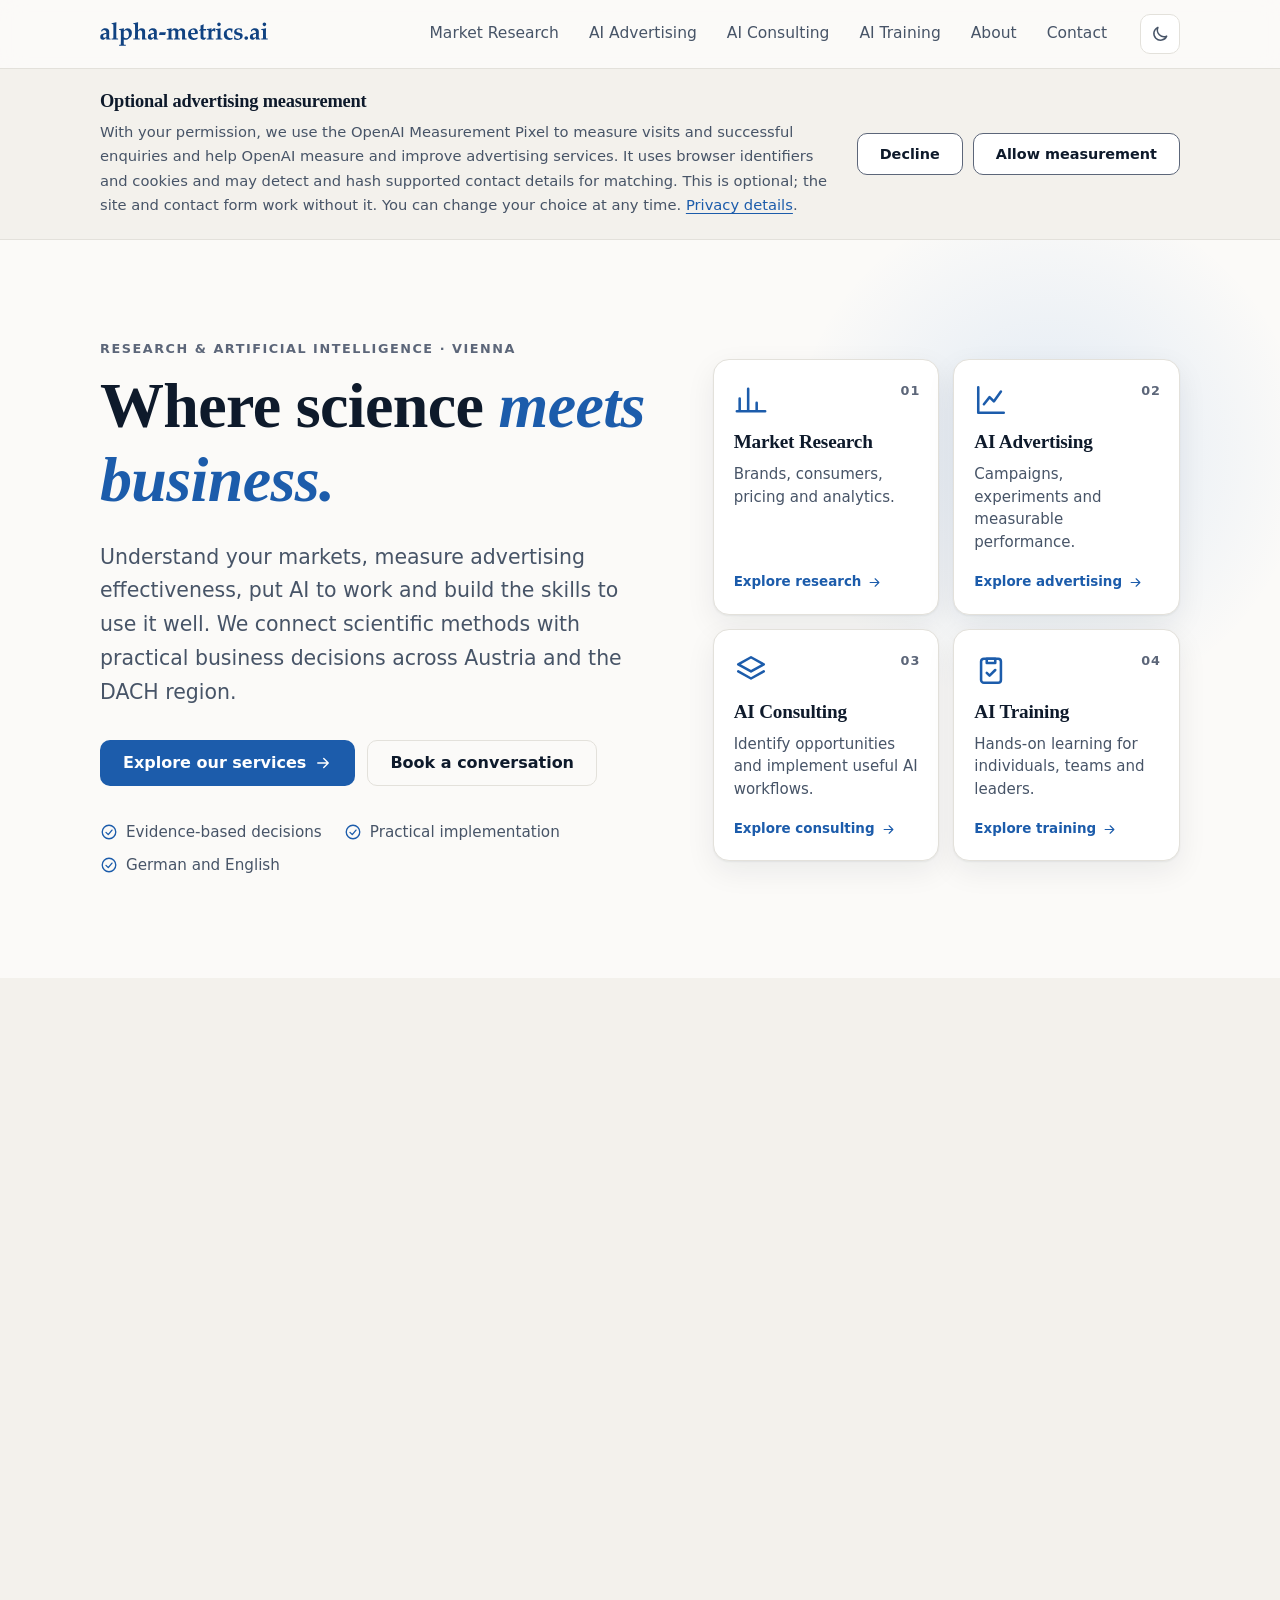
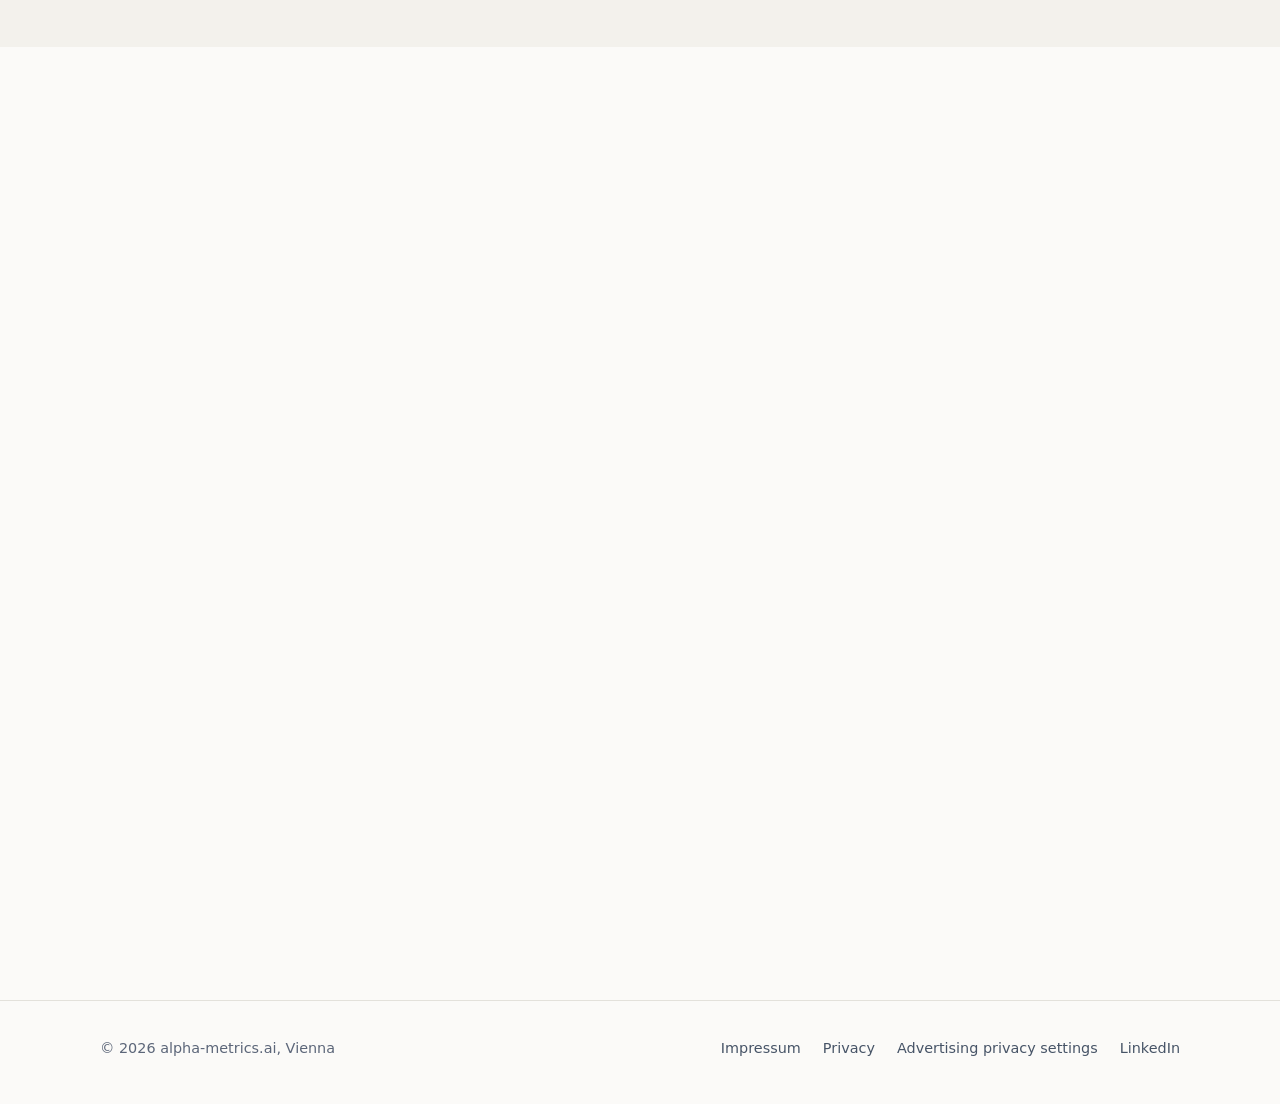
==== commit d77f5800: "Simplify homepage to four service links, about and general contact" ====
--- a/index.html
+++ b/index.html
@@ -65,14 +65,14 @@
 
   <header class="nav">
     <div class="wrap nav-in">
-      <a class="brand" href="#top" aria-label="alpha-metrics.ai, home">
+      <a class="brand" href="/" aria-label="alpha-metrics.ai, home">
         <img class="img-light" src="assets/logo/alpha-metrics.svg" alt="alpha-metrics.ai" width="172" height="24"><img class="img-dark" src="assets/logo/alpha-metrics-dark.svg" alt="alpha-metrics.ai" width="172" height="24">
       </a>
       <ul class="nav-links" id="nav-links">
-        <li><a href="#market-research">Market Research</a></li>
-        <li><a href="#ai-advertising">AI Advertising</a></li>
-        <li><a href="#ai-consulting">AI Consulting</a></li>
-        <li><a href="#ai-training">AI Training</a></li>
+        <li><a href="market-research.html">Market Research</a></li>
+        <li><a href="ai-advertising.html">AI Advertising</a></li>
+        <li><a href="ai-consulting.html">AI Consulting</a></li>
+        <li><a href="ai-training.html">AI Training</a></li>
         <li><a href="#about">About</a></li>
         <li><a href="#contact">Contact</a></li>
       </ul>
@@ -99,7 +99,6 @@
     </div>
   </section>
   <main id="main">
-    <!-- ================= HERO / SERVICE OVERVIEW ================= -->
     <section class="hero" id="top">
       <div class="wrap hero-grid">
         <div>
@@ -117,353 +116,25 @@
           </ul>
         </div>
         <div class="pillar-grid" id="services" aria-label="Four service areas">
-          <a class="card pillar" href="#market-research">
+          <a class="card pillar" href="market-research.html">
             <span class="pillar-number">01</span><svg class="pillar-icon" aria-hidden="true"><use href="#i-bars"/></svg>
             <h2>Market Research</h2><p>Brands, consumers, pricing and analytics.</p><span class="pillar-link">Explore research <svg aria-hidden="true"><use href="#i-arrow"/></svg></span>
           </a>
-          <a class="card pillar" href="#ai-advertising">
+          <a class="card pillar" href="ai-advertising.html">
             <span class="pillar-number">02</span><svg class="pillar-icon" aria-hidden="true"><use href="#i-line"/></svg>
             <h2>AI Advertising</h2><p>Campaigns, experiments and measurable performance.</p><span class="pillar-link">Explore advertising <svg aria-hidden="true"><use href="#i-arrow"/></svg></span>
           </a>
-          <a class="card pillar" href="#ai-consulting">
+          <a class="card pillar" href="ai-consulting.html">
             <span class="pillar-number">03</span><svg class="pillar-icon" aria-hidden="true"><use href="#i-layers"/></svg>
             <h2>AI Consulting</h2><p>Identify opportunities and implement useful AI workflows.</p><span class="pillar-link">Explore consulting <svg aria-hidden="true"><use href="#i-arrow"/></svg></span>
           </a>
-          <a class="card pillar" href="#ai-training">
+          <a class="card pillar" href="ai-training.html">
             <span class="pillar-number">04</span><svg class="pillar-icon" aria-hidden="true"><use href="#i-clip"/></svg>
             <h2>AI Training</h2><p>Hands-on learning for individuals, teams and leaders.</p><span class="pillar-link">Explore training <svg aria-hidden="true"><use href="#i-arrow"/></svg></span>
           </a>
         </div>
       </div>
     </section>
-
-    <!-- ================= MARKET RESEARCH ================= -->
-    <section class="section tint" id="market-research">
-      <div class="wrap">
-        <div class="section-head reveal">
-          <p class="eyebrow">01 / Market Research</p>
-          <h2>Understand your markets. Make better decisions.</h2>
-          <p class="lede">From the research question to a decision you can defend. We design, field and analyse brand and consumer studies, with transparent methods and a clear view of what the evidence can support.</p>
-        </div>
-        <div class="grid-4">
-          <article class="card service reveal"><span class="ico"><svg aria-hidden="true"><use href="#i-bars"/></svg></span><h3>Brand research</h3><p>Brand tracking, awareness, consideration, purchase, image and competitive positioning across markets and waves.</p></article>
-          <article class="card service reveal"><span class="ico"><svg aria-hidden="true"><use href="#i-clip"/></svg></span><h3>Consumer research</h3><p>Customer needs, preferences, segmentation and purchase behaviour. Questionnaire design, programming, fieldwork and quality control.</p></article>
-          <article class="card service reveal"><span class="ico"><svg aria-hidden="true"><use href="#i-line"/></svg></span><h3>Pricing research</h3><p>Explore willingness to pay, price perceptions and alternative pricing scenarios to inform commercial decisions.</p></article>
-          <article class="card service reveal"><span class="ico"><svg aria-hidden="true"><use href="#i-dash"/></svg></span><h3>Marketing analytics</h3><p>Driver models, weighting, confidence intervals, dashboards and management reporting, with reproducible analyses and explicit limitations.</p></article>
-        </div>
-        <div class="split research-preview">
-          <div class="reveal">
-            <h3>See what evidence-based research looks like.</h3>
-            <p class="lede">Our synthetic two-country brand study demonstrates the workflow from study design to decision-ready reporting.</p>
-            <div class="hero-cta">
-              <a class="btn btn-primary" href="#contact">Discuss a research project <svg aria-hidden="true"><use href="#i-arrow"/></svg></a>
-              <a class="btn btn-ghost" href="#showcase">See the showcase</a>
-            </div>
-            <p class="chart-foot"><a href="#approach">Research process</a> &middot; <a href="#standards">Research quality standards</a></p>
-          </div>
-          <aside class="card hero-card" aria-label="Example result from the showcase">
-            <span class="tag"><span class="dot"></span>Fictional brand &middot; synthetic data</span>
-            <h3 class="small-h">How one brand turns awareness into purchase</h3>
-            <div id="hero-funnel"></div>
-            <p class="chart-foot">Share of all respondents, Austria. <a href="#showcase">See the full case study</a>.</p>
-          </aside>
-        </div>
-      </div>
-    </section>
-
-    <!-- ================= AI ADVERTISING ================= -->
-    <section class="section" id="ai-advertising">
-      <div class="wrap">
-        <div class="section-head reveal">
-          <p class="eyebrow">02 / AI Advertising</p>
-          <h2>Advertise in the age of conversational AI.</h2>
-          <p class="lede">Plan, run and evaluate advertising on AI platforms such as ChatGPT, where available. Combine campaign management with experimental research to learn which messages perform and where your media budget is best used.</p>
-        </div>
-        <div class="grid-4">
-          <article class="card service reveal">
-            <span class="ico"><svg aria-hidden="true"><use href="#i-clip"/></svg></span>
-            <h3>Experimental design</h3>
-            <p>Define hypotheses, competing creative variants, the primary outcome, budget and stopping rule before launch. Change one element at a time where feasible.</p>
-          </article>
-          <article class="card service reveal">
-            <span class="ico"><svg aria-hidden="true"><use href="#i-layers"/></svg></span>
-            <h3>Campaign setup and management</h3>
-            <p>Configure client-owned campaigns, keep targeting and settings comparable, and monitor delivery. Platform and market eligibility are checked before launch.</p>
-          </article>
-          <article class="card service reveal">
-            <span class="ico"><svg aria-hidden="true"><use href="#i-line"/></svg></span>
-            <h3>Advertising effectiveness</h3>
-            <p>Analyse impressions, clicks, click-through rates and costs from aggregate reports. Quantify differences, uncertainty and delivery imbalances; assess conversions where tracking permits.</p>
-          </article>
-          <article class="card service reveal">
-            <span class="ico"><svg aria-hidden="true"><use href="#i-bars"/></svg></span>
-            <h3>Organic AI brand visibility</h3>
-            <p>Separately audit brand mentions and recommendations across a defined set of prompts, recording the model, market and date. Paid placement is not a proxy for organic visibility.</p>
-          </article>
-        </div>
-        <div class="section-head reveal sample-head">
-          <h3>A small pilot, a clear decision</h3>
-          <p class="lede">Compare two value propositions &mdash; for example, taste versus a functional benefit &mdash; with a fixed media budget and a predefined reporting period. Receive a management summary, a documented research protocol and reproducible analysis.</p>
-        </div>
-        <div class="case-note reveal">
-          <svg aria-hidden="true"><use href="#i-info"/></svg>
-          <p><strong>Performance is not necessarily causality.</strong> Without verified random allocation, a comparison is a quasi-experimental field study. Algorithmic delivery, repeated impressions and aggregate reporting limit causal inference and audience-level conclusions. We report those limits rather than treating a higher click-through rate as proof of a causal effect.</p>
-        </div>
-        <div class="hero-cta reveal">
-          <a class="btn btn-primary" href="#contact">Discuss an AI advertising pilot <svg aria-hidden="true"><use href="#i-arrow"/></svg></a>
-        </div>
-        <p class="chart-foot">Independent research and consulting; no affiliation with or endorsement by OpenAI is implied. Campaign delivery depends on platform availability and advertiser approval.</p>
-      </div>
-    </section>
-
-    <!-- ================= AI CONSULTING ================= -->
-    <section class="section tint" id="ai-consulting">
-      <div class="wrap">
-        <div class="section-head reveal">
-          <p class="eyebrow">03 / AI Consulting</p>
-          <h2>Turn AI potential into practical business value.</h2>
-          <p class="lede">Start with a real business problem, not a tool. Identify where AI can help, assess feasibility and risks, and develop workflows that fit the way your organisation operates.</p>
-        </div>
-        <div class="grid-4">
-          <article class="card service reveal"><span class="ico"><svg aria-hidden="true"><use href="#i-clip"/></svg></span><h3>AI strategy &amp; readiness</h3><p>Map current workflows, identify promising use cases and prioritise them by business value, feasibility and risk.</p></article>
-          <article class="card service reveal"><span class="ico"><svg aria-hidden="true"><use href="#i-layers"/></svg></span><h3>AI tools &amp; workflows</h3><p>Evaluate suitable AI tools and design repeatable workflows for research, marketing, reporting and everyday knowledge work.</p></article>
-          <article class="card service reveal"><span class="ico"><svg aria-hidden="true"><use href="#i-code"/></svg></span><h3>Automation &amp; pilots</h3><p>Explore opportunities for AI-assisted automation, prototype selected use cases and test the outputs against agreed quality criteria.</p></article>
-          <article class="card service reveal"><span class="ico"><svg aria-hidden="true"><use href="#i-shield"/></svg></span><h3>Responsible AI adoption</h3><p>Build in human review, data protection considerations and clear quality checks. Define boundaries for what AI should and should not do.</p></article>
-        </div>
-        <div class="service-outcome reveal"><div><h3>From opportunity assessment to pilot</h3><p>Typical deliverables: a prioritised use-case shortlist, workflow concepts, a pilot plan and recommendations for the next implementation step.</p></div><a class="btn btn-primary" href="#contact">Discuss an AI consulting project <svg aria-hidden="true"><use href="#i-arrow"/></svg></a></div>
-      </div>
-    </section>
-
-    <!-- ================= AI TRAINING ================= -->
-    <section class="section" id="ai-training">
-      <div class="wrap">
-        <div class="section-head reveal">
-          <p class="eyebrow">04 / AI Training</p>
-          <h2>Build AI competence that lasts beyond the workshop.</h2>
-          <p class="lede">Practical, hands-on learning for business teams and decision-makers. Work with realistic tasks, learn to evaluate AI outputs and take away methods you can apply in your own role.</p>
-        </div>
-        <div class="grid-4">
-          <article class="card service reveal"><span class="ico"><svg aria-hidden="true"><use href="#i-info"/></svg></span><h3>AI essentials</h3><p>Understand generative AI, its strengths and limitations, and how to use tools such as ChatGPT effectively in everyday work.</p></article>
-          <article class="card service reveal"><span class="ico"><svg aria-hidden="true"><use href="#i-clip"/></svg></span><h3>Prompting &amp; workflows</h3><p>Learn to structure prompts, supply context, iterate on results and develop reusable approaches to recurring business tasks.</p></article>
-          <article class="card service reveal"><span class="ico"><svg aria-hidden="true"><use href="#i-bars"/></svg></span><h3>AI for marketing &amp; research</h3><p>Apply AI to research preparation, analysis, insight generation, marketing content and decision support, with verification of outputs.</p></article>
-          <article class="card service reveal"><span class="ico"><svg aria-hidden="true"><use href="#i-shield"/></svg></span><h3>AI literacy &amp; leadership</h3><p>Recognise risks, assess appropriate use, protect information and build confidence in supervising AI-assisted work.</p></article>
-        </div>
-        <div class="service-outcome reveal"><div><h3>Tailored workshops for your team</h3><p>Choose an introductory session or a more advanced, role-specific workshop. Formats and learning objectives are agreed around your needs, in German or English.</p></div><a class="btn btn-primary" href="#contact">Discuss a training workshop <svg aria-hidden="true"><use href="#i-arrow"/></svg></a></div>
-      </div>
-    </section>
-
-    <!-- ================= APPROACH ================= -->
-    <section class="section" id="approach">
-      <div class="wrap">
-        <div class="section-head reveal">
-          <p class="eyebrow">Market Research / How we work</p>
-          <h2>Five steps to a research result you can check</h2>
-        </div>
-        <ol class="steps reveal">
-          <li><h3>Brief and hypotheses</h3><p>We start from the decision the result must inform, and write down what would change your mind.</p></li>
-          <li><h3>Instrument</h3><p>Questionnaire, brand grid and quotas, tested in the survey platform before launch.</p></li>
-          <li><h3>Fieldwork and quality</h3><p>Attention checks and speeder rules run in the field. Exclusions are counted and reported.</p></li>
-          <li><h3>Analysis</h3><p>Weighting, intervals and models with the multiple-comparison corrections the question needs.</p></li>
-          <li><h3>Delivery</h3><p>Deck, dashboard, field report and re-runnable scripts, so every number can be traced.</p></li>
-        </ol>
-      </div>
-    </section>
-
-    <!-- ================= SHOWCASE ================= -->
-    <section class="section tint" id="showcase">
-      <div class="wrap">
-        <div class="section-head reveal">
-          <p class="eyebrow">Market Research / Showcase</p>
-          <h2>A two-country brand study, start to finish</h2>
-          <p class="lede">ZINTO is a fictional sugar-reduced snack bar. We use it to show the full workflow, from design and field quality to weighting, analysis and reporting.</p>
-        </div>
-
-        <div class="case-note reveal">
-          <svg aria-hidden="true"><use href="#i-info"/></svg>
-          <p><strong>Fictional brand, synthetic data.</strong> The figures were generated, then analysed with our standard pipeline, so the case study shows real method without exposing a client. Hover or tab to any bar for its interval and base, or switch a chart to its table.</p>
-        </div>
-
-        <div class="tiles reveal">
-          <div class="tile"><div class="tile-v" data-bind="net"></div><div class="tile-l">completed interviews in Austria after quality control</div></div>
-          <div class="tile"><div class="tile-v" data-bind="minutes"></div><div class="tile-l">median length of the interview</div></div>
-          <div class="tile"><div class="tile-v" data-bind="excl"></div><div class="tile-l">excluded for failed attention checks or speeding</div></div>
-          <div class="tile"><div class="tile-v" data-bind="deff"></div><div class="tile-l">design effect of the weighting</div></div>
-          <div class="tile"><div class="tile-v" data-bind="brands"></div><div class="tile-l">brands asked in one grid, so rates are comparable</div></div>
-        </div>
-
-        <div class="chart-grid">
-          <!-- 1 awareness -->
-          <section class="chart reveal" aria-labelledby="h-aw">
-            <div class="chart-head">
-              <div>
-                <h3 id="h-aw">Aided awareness across all <span data-bind="brands"></span> brands</h3>
-                <p>Share of respondents who recognise each brand when shown the list. Whiskers are 95% confidence intervals.</p>
-              </div>
-              <div class="seg" role="group" aria-label="View"><button type="button" data-show="chart" aria-pressed="true">Chart</button><button type="button" data-show="table" aria-pressed="false">Table</button></div>
-            </div>
-            <div data-view="chart" id="c-awareness"></div>
-            <div data-view="table" class="tview" id="t-awareness" hidden></div>
-            <div class="callouts">
-              <div class="callout"><b data-bind="aware_pct"></b><span>of Austrians recognise the brand</span></div>
-              <div class="callout"><b data-bind="rank"></b><span>in the overall ranking, behind the established mass-market brands</span></div>
-              <div class="callout"><b data-bind="ratio"></b><span>as well known as <span data-bind="nextname"></span> (<span data-bind="nextpct"></span>), the best-known brand below it</span></div>
-            </div>
-          </section>
-
-          <!-- 2 funnel -->
-          <section class="chart half reveal" aria-labelledby="h-fu">
-            <div class="chart-head">
-              <div>
-                <h3 id="h-fu">From awareness to purchase</h3>
-                <p>Where the brand loses people, set against the median of brands with at least 30 aware respondents.</p>
-              </div>
-              <div class="seg" role="group" aria-label="View"><button type="button" data-show="chart" aria-pressed="true">Chart</button><button type="button" data-show="table" aria-pressed="false">Table</button></div>
-            </div>
-            <div data-view="chart" id="c-funnel"></div>
-            <div data-view="table" class="tview" id="t-funnel" hidden></div>
-            <p class="chart-foot">The gap is at the first gate: <b data-bind="conv1"></b> of those aware would consider the brand, against <b data-bind="med1"></b> in the category. Once considered, it converts as well as its competitors (<b data-bind="conv2"></b> against <b data-bind="med2"></b>).</p>
-          </section>
-
-          <!-- 3 who -->
-          <section class="chart half reveal" aria-labelledby="h-who">
-            <div class="chart-head">
-              <div>
-                <h3 id="h-who">Who knows the brand</h3>
-                <p>Age and gender matter, education does not. They were tested together in one model, so one cannot masquerade as another.</p>
-              </div>
-              <div class="seg" role="group" aria-label="View"><button type="button" data-show="chart" aria-pressed="true">Chart</button><button type="button" data-show="table" aria-pressed="false">Table</button></div>
-            </div>
-            <div data-view="chart" id="c-who"></div>
-            <div data-view="table" class="tview" id="t-who" hidden></div>
-            <p class="chart-foot">Awareness falls from <b data-bind="age_young"></b> among 18 to 29-year-olds to <b data-bind="age_old"></b> among those over 60, and is higher among women (<b data-bind="women"></b> against <b data-bind="men"></b>). Education, income and region show no effect once age and gender are accounted for.</p>
-          </section>
-
-          <!-- 4 channels -->
-          <section class="chart half reveal" aria-labelledby="h-ch">
-            <div class="chart-head">
-              <div>
-                <h3 id="h-ch">Where the brand is noticed</h3>
-                <p>Only respondents who know the brand were asked. Channels with fewer than 30 respondents are not shown.</p>
-              </div>
-              <div class="seg" role="group" aria-label="View"><button type="button" data-show="chart" aria-pressed="true">Chart</button><button type="button" data-show="table" aria-pressed="false">Table</button></div>
-            </div>
-            <div data-view="chart" id="c-channels"></div>
-            <div data-view="table" class="tview" id="t-channels" hidden></div>
-            <p class="chart-foot">The shelf is the main point of contact (<b data-bind="store"></b>), social media comes second. This is an association, not an effect: the order of contacts was not recorded.</p>
-          </section>
-
-          <!-- takeaways -->
-          <section class="chart half reveal" aria-labelledby="h-take">
-            <div class="chart-head">
-              <div>
-                <h3 id="h-take">What the brand team takes away</h3>
-                <p>The four findings the rest of the case study supports, in the order we would present them.</p>
-              </div>
-            </div>
-            <ol class="takeaways">
-              <li><b>Consideration is the bottleneck, not awareness.</b> <span data-bind="conv1"></span> of those aware would consider the brand, against <span data-bind="med1"></span> in the category.</li>
-              <li><b>The product holds up once it is considered.</b> <span data-bind="conv2"></span> of considerers also bought, in line with the category (<span data-bind="med2"></span>).</li>
-              <li><b>Aim at age and gender.</b> Awareness runs from <span data-bind="age_young"></span> to <span data-bind="age_old"></span> across age bands; education, income and region add nothing.</li>
-              <li><b>The 2026 gain is real.</b> After removing the effect of the survey change, awareness rose by <span data-bind="adj"></span>.</li>
-            </ol>
-          </section>
-
-          <!-- 5 tracking -->
-          <section class="chart reveal" aria-labelledby="h-tr">
-            <div class="chart-head">
-              <div>
-                <h3 id="h-tr">Tracking over time: real growth versus a change of method</h3>
-                <p>Between the 2022 and 2026 waves the awareness question changed from a forced-choice matrix to a tick-list. That alone lowered awareness for almost every brand, so the raw change cannot be read as brand growth.</p>
-              </div>
-              <div class="seg" role="group" aria-label="View"><button type="button" data-show="chart" aria-pressed="true">Chart</button><button type="button" data-show="table" aria-pressed="false">Table</button></div>
-            </div>
-            <div data-view="chart" id="c-change"></div>
-            <div data-view="table" class="tview" id="t-change" hidden></div>
-            <div class="callouts">
-              <div class="callout"><b data-bind="raw"></b><span>raw change in awareness of the brand</span></div>
-              <div class="callout"><b data-bind="ctrl_median"></b><span>median change of the <span data-bind="ncontrol"></span> comparison brands, which is the size of the method effect</span></div>
-              <div class="callout"><b data-bind="adj"></b><span>method-adjusted gain (<span data-bind="adj_ci"></span>): <span data-bind="exp"></span> without a real gain</span></div>
-            </div>
-            <p class="chart-foot">Austria, base <span data-bind="n22"></span> in 2022 and <span data-bind="n26"></span> in 2026, both weighted. Intervals for the adjusted gain are bootstrapped; p-values for the single brands are corrected for multiple comparisons (Holm).</p>
-          </section>
-        </div>
-
-        <!-- sample panel -->
-        <div class="section-head reveal sample-head">
-          <h3>Knowing what the sample can carry</h3>
-          <p class="lede">The same questionnaire ran in two countries. The brand was far less known in Germany, and that decides what we are allowed to report.</p>
-        </div>
-        <div class="compare reveal">
-          <div class="cp">
-            <h3>Austria</h3>
-            <div class="cp-big" data-bind="net"></div>
-            <p class="cp-sub">completed interviews, of which <b data-bind="aware"></b> know the brand</p>
-            <ul>
-              <li><svg class="ok" aria-hidden="true"><use href="#i-check"/></svg>Funnel conversion by stage</li>
-              <li><svg class="ok" aria-hidden="true"><use href="#i-check"/></svg>Brand image, drivers and segments</li>
-              <li><svg class="ok" aria-hidden="true"><use href="#i-check"/></svg>Contact channels</li>
-            </ul>
-            <div class="status"><svg class="ok" aria-hidden="true"><use href="#i-check"/></svg>Reported in full</div>
-          </div>
-          <div class="cp">
-            <h3>Germany</h3>
-            <div class="cp-big" data-bind="de_net"></div>
-            <p class="cp-sub">completed interviews, but only <b data-bind="de_aware"></b> know the brand (<b data-bind="de_consider"></b> would consider it, <b data-bind="de_buy"></b> bought it)</p>
-            <ul>
-              <li><svg class="ok" aria-hidden="true"><use href="#i-check"/></svg>Aided awareness, with its interval</li>
-              <li><svg class="stop" aria-hidden="true"><use href="#i-stop"/></svg>Funnel conversion, drivers, segments and channels</li>
-              <li><svg class="stop" aria-hidden="true"><use href="#i-stop"/></svg>Pooling with Austria, which has a different population and quota plan</li>
-            </ul>
-            <div class="status"><svg class="stop" aria-hidden="true"><use href="#i-stop"/></svg>Brand modules not reported: base below minimum</div>
-          </div>
-        </div>
-
-        <!-- deliverables -->
-        <div class="section-head reveal sample-head">
-          <h3>What you receive</h3>
-        </div>
-        <div class="deliver reveal">
-          <div class="card preview">
-            <a class="shot" href="showcase/dashboard.html" aria-label="Open the interactive demo dashboard">
-              <img class="img-light" src="assets/dashboard-preview-light.jpg" width="1280" height="900" loading="lazy" alt="Preview of the demo dashboard: brand pyramid, brand image scores and a ranked bar chart of awareness, with filters at the top.">
-              <img class="img-dark" src="assets/dashboard-preview-dark.jpg" width="1280" height="900" loading="lazy" alt="Preview of the demo dashboard in dark mode.">
-            </a>
-            <div class="body">
-              <h3>Interactive dashboard</h3>
-              <p>Filters for country, wave, age, gender and contact channel act on every figure at once. Subgroups with fewer than 12 respondents are never shown, and the countries are never added together. The demo has a German interface and synthetic data.</p>
-              <a class="btn btn-primary" href="showcase/dashboard.html">Open the demo <svg aria-hidden="true"><use href="#i-arrow"/></svg></a>
-            </div>
-          </div>
-          <div class="dlist">
-            <article class="card ditem"><span class="ico"><svg aria-hidden="true"><use href="#i-file"/></svg></span><div><h3>Management deck</h3><p>Findings in plain language, one message per slide, with a methods annex for the sceptical reader.</p></div></article>
-            <article class="card ditem"><span class="ico"><svg aria-hidden="true"><use href="#i-shield"/></svg></span><div><h3>Field report</h3><p>Sample, quotas, exclusions, weighting and data-quality flags, written down before anyone asks.</p></div></article>
-            <article class="card ditem"><span class="ico"><svg aria-hidden="true"><use href="#i-code"/></svg></span><div><h3>Re-runnable analysis</h3><p>Scripts and logs, so every figure in the deck can be reproduced from the cleaned data.</p></div></article>
-            <article class="card ditem"><span class="ico"><svg aria-hidden="true"><use href="#i-layers"/></svg></span><div><h3>Questionnaire files</h3><p>Survey files that passed automated import checks, plus a codebook that makes waves and countries stackable.</p></div></article>
-          </div>
-        </div>
-      </div>
-    </section>
-
-    <!-- ================= STANDARDS ================= -->
-    <section class="section" id="standards">
-      <div class="wrap">
-        <div class="section-head reveal">
-          <p class="eyebrow">Market Research / Standards</p>
-          <h2>Six rules we do not bend</h2>
-          <p class="lede">A precise number on a thin base is a risk to your decision. These rules keep the precision honest.</p>
-        </div>
-        <div class="rules reveal">
-          <div class="rule"><div class="n">01</div><h3>An interval on every estimate</h3><p>A point value alone invites false precision. Results carry their 95% interval and their base.</p></div>
-          <div class="rule"><div class="n">02</div><h3>A minimum base for every claim</h3><p>Brand results rest on at least 30 respondents. Dashboard cells under 12 are suppressed, never shown as a noisy percentage.</p></div>
-          <div class="rule"><div class="n">03</div><h3>Quality exclusions are reported</h3><p>Attention checks and speeder rules are set before fieldwork. We tell you how many interviews they removed, and why.</p></div>
-          <div class="rule"><div class="n">04</div><h3>Weights come with their cost</h3><p>Every weighted result states the design effect and the effective sample size it leaves.</p></div>
-          <div class="rule"><div class="n">05</div><h3>Countries are compared, not pooled</h3><p>Different populations and quota plans are laid side by side. We compare only what both fields actually asked.</p></div>
-          <div class="rule"><div class="n">06</div><h3>Association is not effect</h3><p>Cross-sectional data show relationships. We write &ldquo;is associated with&rdquo; unless the design supports a causal word, and we correct for multiple comparisons.</p></div>
-        </div>
-      </div>
-    </section>
-
-    <!-- ================= ABOUT ================= -->
     <section class="section tint" id="about">
       <div class="wrap split">
         <div class="reveal">
@@ -484,8 +155,6 @@
         </div>
       </div>
     </section>
-
-    <!-- ================= CONTACT ================= -->
     <section class="section" id="contact">
       <div class="wrap split">
         <div class="reveal">
@@ -512,7 +181,6 @@
       </div>
     </section>
   </main>
-
   <footer class="footer">
     <div class="wrap footer-in">
       <span>&copy; 2026 alpha-metrics.ai, Vienna</span>
@@ -526,9 +194,6 @@
   </footer>
 
   <div class="tt" id="tt" role="tooltip" hidden></div>
-  <noscript><p class="wrap small muted">The charts in the showcase need JavaScript. Their figures are also summarised in the text beside each chart.</p></noscript>
-  <script src="js/data.js"></script>
-  <script src="js/charts.js"></script>
   <script src="js/ad-measurement.js"></script>
   <script src="js/site.js"></script>
 </body>
--- a/css/site.css
+++ b/css/site.css
@@ -472,3 +472,37 @@
   .measurement-actions .btn { flex: 1 1 145px; }
 }
 @media print { .measurement-panel, .measurement-settings { display: none !important; } }
+
+/* Four service pillars: equal visual weight and a short route to each offer. */
+.pillar-grid { display: grid; grid-template-columns: repeat(2, minmax(0, 1fr)); gap: 14px; scroll-margin-top: 88px; }
+.pillar { position: relative; display: flex; flex-direction: column; align-items: flex-start; gap: 10px; padding: 23px 20px 20px; color: var(--ink); text-decoration: none; min-width: 0; transition: border-color .15s, background .15s; }
+.pillar:hover { border-color: var(--link); background: var(--tint); }
+.pillar:focus-visible { outline: 2px solid var(--focus); outline-offset: 3px; }
+.pillar-number { position: absolute; right: 18px; top: 20px; color: var(--ink-3); font-size: .8rem; font-weight: 600; letter-spacing: .08em; }
+.pillar-icon { width: 34px; height: 34px; color: var(--link); }
+.pillar h2 { font-size: clamp(1.08rem, 1.5vw, 1.32rem); line-height: 1.2; margin: 3px 0 0; }
+.pillar p { font-size: .94rem; line-height: 1.5; color: var(--ink-2); margin: 0 0 8px; }
+.pillar-link { display: flex; align-items: center; gap: 6px; margin-top: auto; color: var(--link); font-size: .84rem; font-weight: 600; }
+.pillar-link svg { width: 15px; height: 15px; flex: none; }
+.research-preview { margin-top: clamp(32px, 5vw, 64px); align-items: center; }
+.research-preview h3 { font-size: clamp(1.35rem, 2.4vw, 1.9rem); }
+.service-outcome { margin-top: 32px; display: flex; flex-wrap: wrap; justify-content: space-between; align-items: center; gap: 24px; padding: 25px 28px; border: 1px solid var(--hair); border-radius: var(--radius); background: var(--card); }
+.service-outcome > div { flex: 1 1 350px; min-width: 0; }
+.service-outcome h3 { margin: 0 0 8px; }
+.service-outcome p { margin: 0; color: var(--ink-2); max-width: 64ch; }
+#market-research, #ai-advertising, #ai-consulting, #ai-training, #approach, #showcase, #standards, #about, #contact { scroll-margin-top: 78px; }
+@media (max-width: 1080px) and (min-width: 861px) {
+  .nav-in { gap: 10px; }
+  .nav-links { gap: 0; }
+  .nav-links a { padding: 9px 7px; font-size: .87rem; white-space: nowrap; }
+}
+@media (max-width: 460px) {
+  .pillar-grid { gap: 10px; }
+  .pillar { padding: 17px 13px 15px; gap: 7px; }
+  .pillar-number { top: 16px; right: 13px; }
+  .pillar-icon { width: 28px; height: 28px; }
+  .pillar p { font-size: .85rem; }
+  .pillar-link { font-size: .76rem; }
+  .service-outcome { padding: 20px; }
+  .service-outcome .btn { width: 100%; text-align: center; line-height: 1.25; }
+}
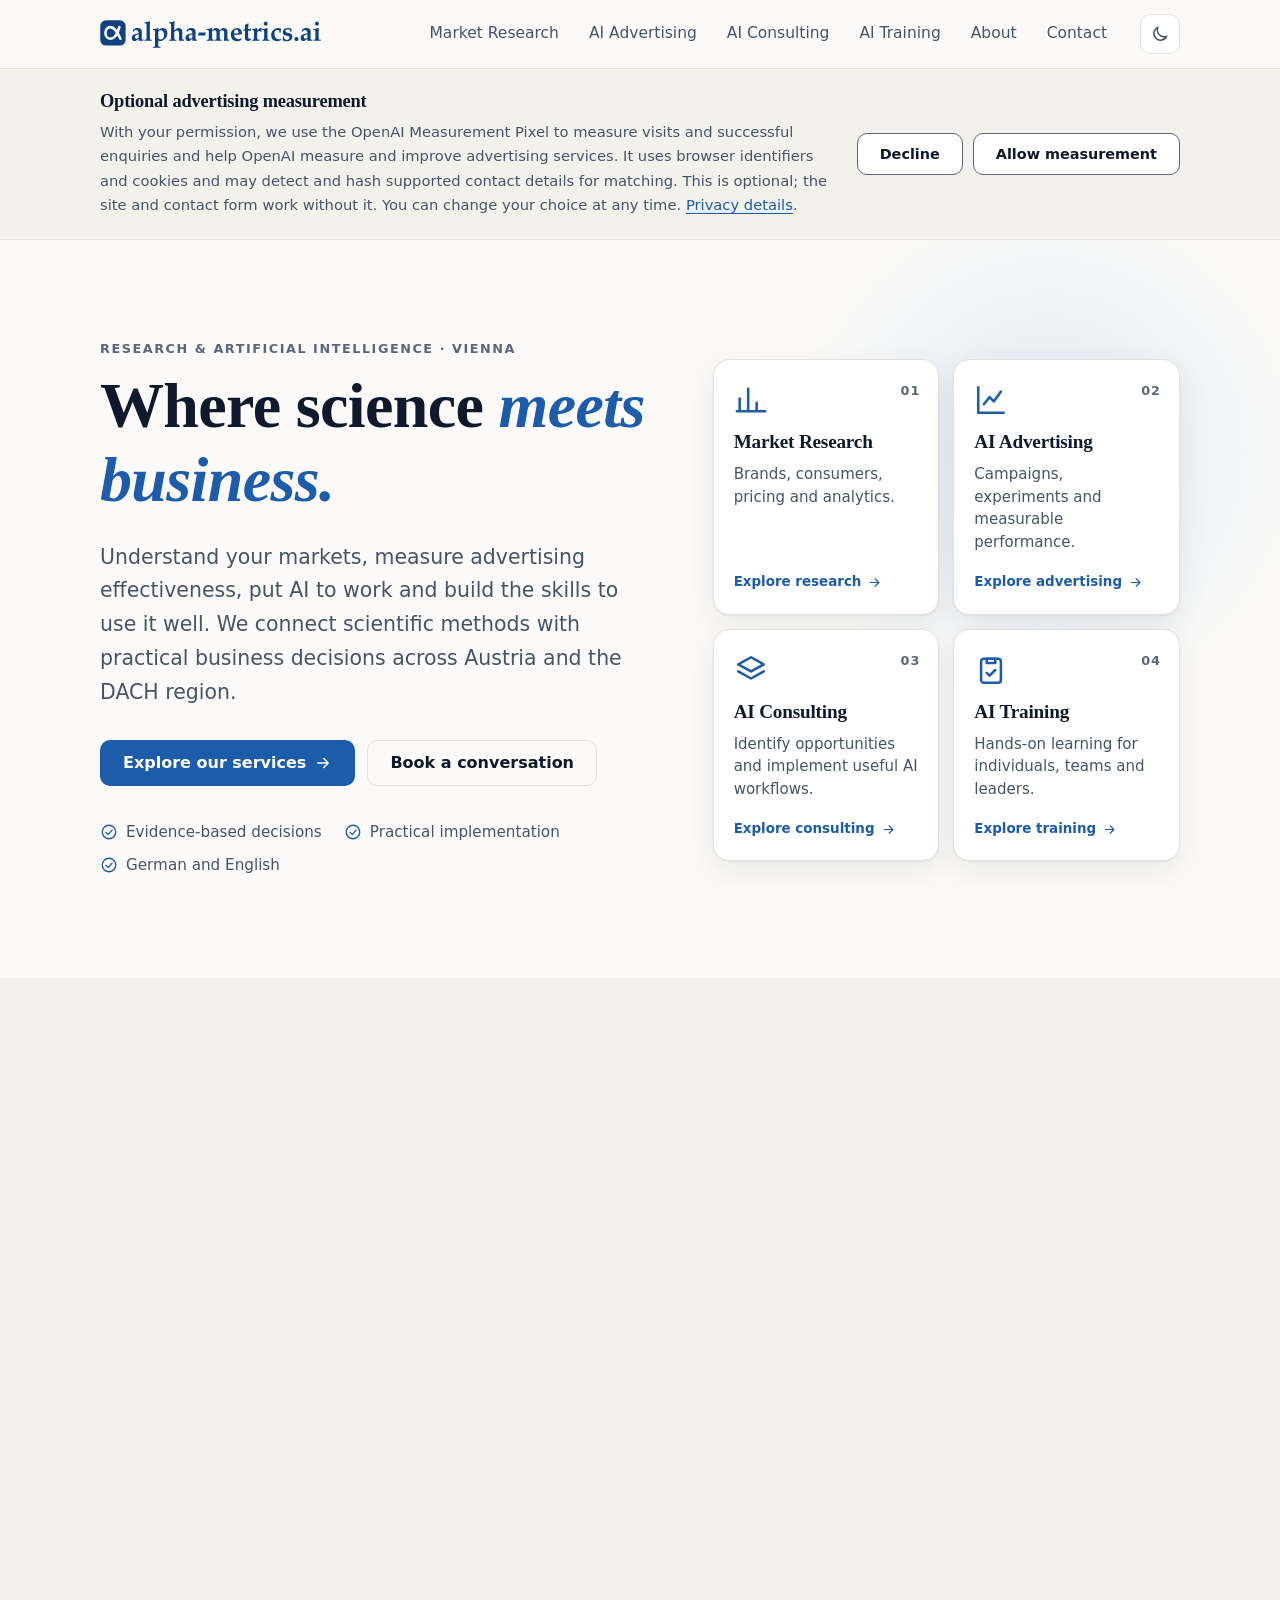
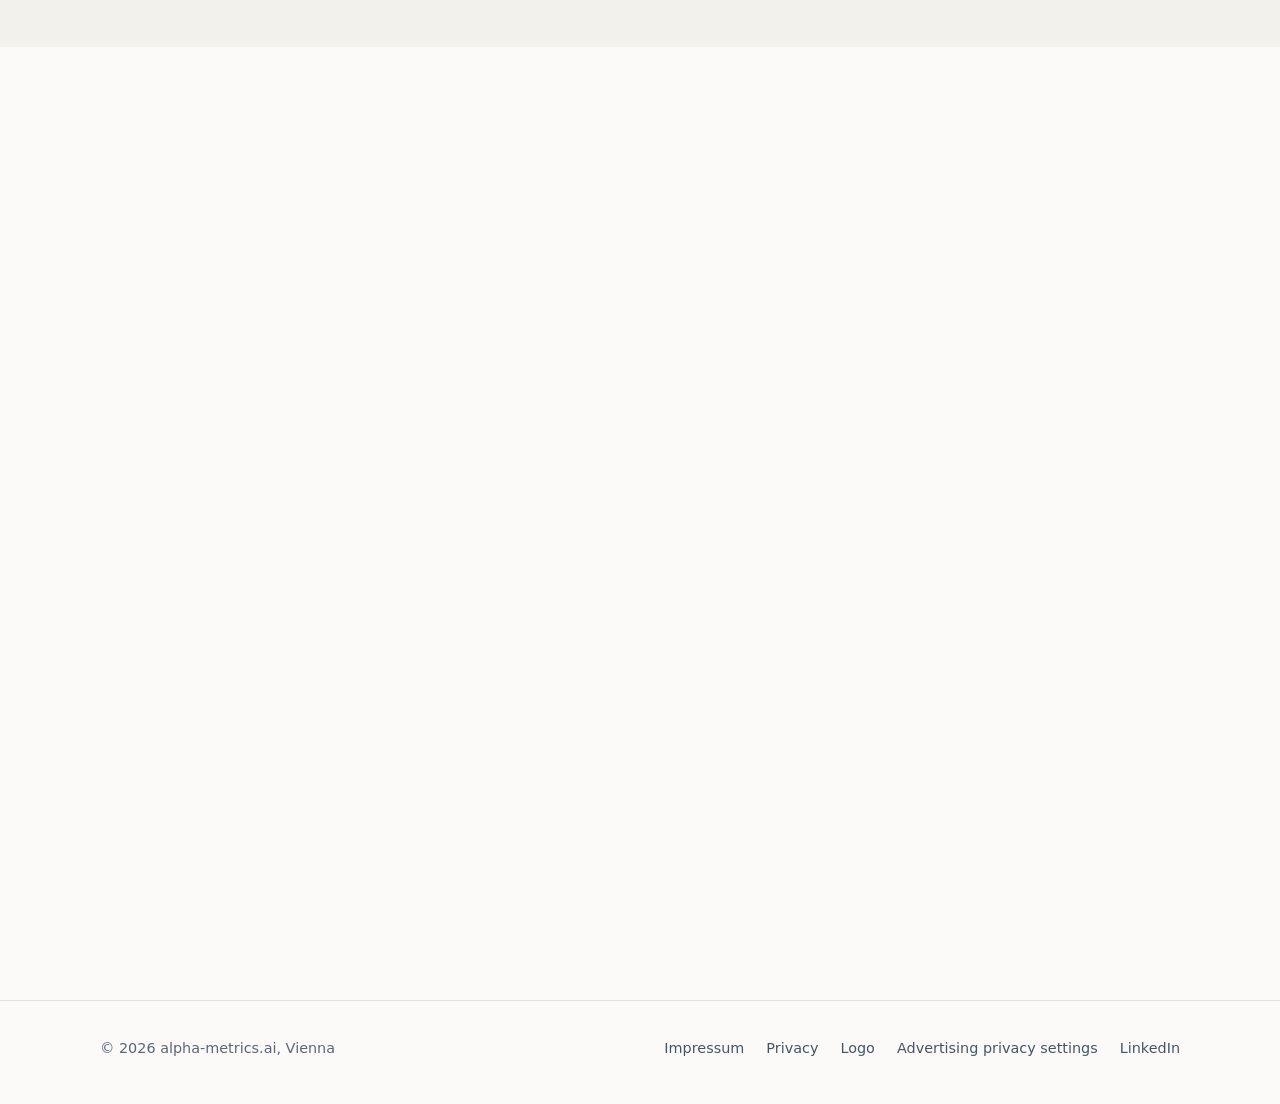
==== commit 2baa999f: "Merge main into claude/adoring-pasteur-oa4qlf Resolves conflicts in index.html (new logo kept, along" ====
--- a/index.html
+++ b/index.html
@@ -66,7 +66,7 @@
   <header class="nav">
     <div class="wrap nav-in">
       <a class="brand" href="/" aria-label="alpha-metrics.ai, home">
-        <img class="img-light" src="assets/logo/alpha-metrics.svg" alt="alpha-metrics.ai" width="172" height="24"><img class="img-dark" src="assets/logo/alpha-metrics-dark.svg" alt="alpha-metrics.ai" width="172" height="24">
+        <img class="img-light" src="assets/logo/alpha-metrics-logo.svg" alt="alpha-metrics.ai" width="221" height="28"><img class="img-dark" src="assets/logo/alpha-metrics-logo-dark.svg" alt="alpha-metrics.ai" width="221" height="28">
       </a>
       <ul class="nav-links" id="nav-links">
         <li><a href="market-research.html">Market Research</a></li>
@@ -187,6 +187,7 @@
       <nav aria-label="Legal">
         <a href="impressum.html">Impressum</a>
         <a href="datenschutz.html">Privacy</a>
+        <a href="logo.html">Logo</a>
         <button class="measurement-settings" id="measurement-settings" type="button" aria-controls="measurement-panel" aria-expanded="false" hidden>Advertising privacy settings</button>
         <a href="https://www.linkedin.com/company/112210061/" rel="noopener">LinkedIn</a>
       </nav>
--- a/css/site.css
+++ b/css/site.css
@@ -133,7 +133,7 @@
 .nav-in { display: flex; align-items: center; gap: 20px; min-height: 68px; }
 .brand { display: inline-flex; align-items: center; gap: 10px; text-decoration: none; color: var(--ink);
   font: 700 1.05rem/1 var(--sans); letter-spacing: -.01em; }
-.brand img { height: 24px; width: auto; }
+.brand img { height: 28px; width: auto; }
 .nav-links { display: flex; align-items: center; gap: 4px; margin: 0 0 0 auto; padding: 0; list-style: none; }
 .nav-links a { display: inline-block; padding: 9px 13px; border-radius: 8px; color: var(--ink-2);
   text-decoration: none; font-weight: 500; font-size: .97rem; }
@@ -403,6 +403,22 @@
   border-radius: 8px; padding: 2px 8px; color: var(--ink); font-weight: 600; white-space: nowrap; }
 .draft-note { padding: 14px 16px; border-radius: 10px; background: var(--tint); border: 1px solid var(--hair); margin-bottom: 28px; color: var(--ink-2); }
 
+/* logo page */
+.kit-grid { display: grid; grid-template-columns: repeat(2, minmax(0, 1fr)); gap: 18px; margin-top: 32px; }
+.kit-card { margin: 0; border: 1px solid var(--hair); border-radius: 12px; overflow: hidden; background: var(--card); }
+.kit-swatch { display: flex; align-items: center; justify-content: center; height: 150px; padding: 24px; background: #ffffff; }
+.kit-swatch-dark { background: #121211; }
+.kit-swatch img.kit-wide { width: 100%; max-width: 260px; height: auto; }
+.kit-swatch img.kit-mark { width: 84px; height: 84px; }
+.kit-card figcaption { display: flex; flex-direction: column; gap: 2px; padding: 14px 16px; font-size: .92rem; color: var(--ink-2); }
+.kit-card figcaption strong { color: var(--ink); }
+.kit-links { display: flex; gap: 14px; margin-top: 6px; font-weight: 600; }
+.kit-colours { list-style: none; padding: 0; display: grid; gap: 10px; }
+.kit-colours li { display: flex; align-items: center; gap: 10px; }
+.kit-chip { width: 22px; height: 22px; border-radius: 6px; border: 1px solid var(--hair); flex: none; }
+.kit-chip-blue { background: #104281; } .kit-chip-light { background: #9cc3f3; } .kit-chip-ink { background: #0e1a2b; }
+@media (max-width: 560px) { .kit-grid { grid-template-columns: 1fr; } }
+
 /* reveal */
 .js .reveal { opacity: 0; transform: translateY(14px); transition: opacity .6s, transform .6s; }
 .js .reveal.in { opacity: 1; transform: none; }
@@ -506,3 +522,11 @@
   .service-outcome { padding: 20px; }
   .service-outcome .btn { width: 100%; text-align: center; line-height: 1.25; }
 }
+
+/* Dedicated service pages */
+.nav-links a[aria-current="page"] { color: var(--ink); background: var(--tint); }
+.service-detail { padding-top: clamp(48px, 6vw, 84px); padding-bottom: clamp(40px, 5vw, 68px); }
+.service-detail .section-head { max-width: 900px; }
+.service-detail .section-head h1 { margin-bottom: 20px; font-size: clamp(2.3rem, 4.8vw, 4rem); }
+.quote-section { background: var(--tint); scroll-margin-top: 78px; }
+.quote-section .field > p { margin: 6px 0 0; }
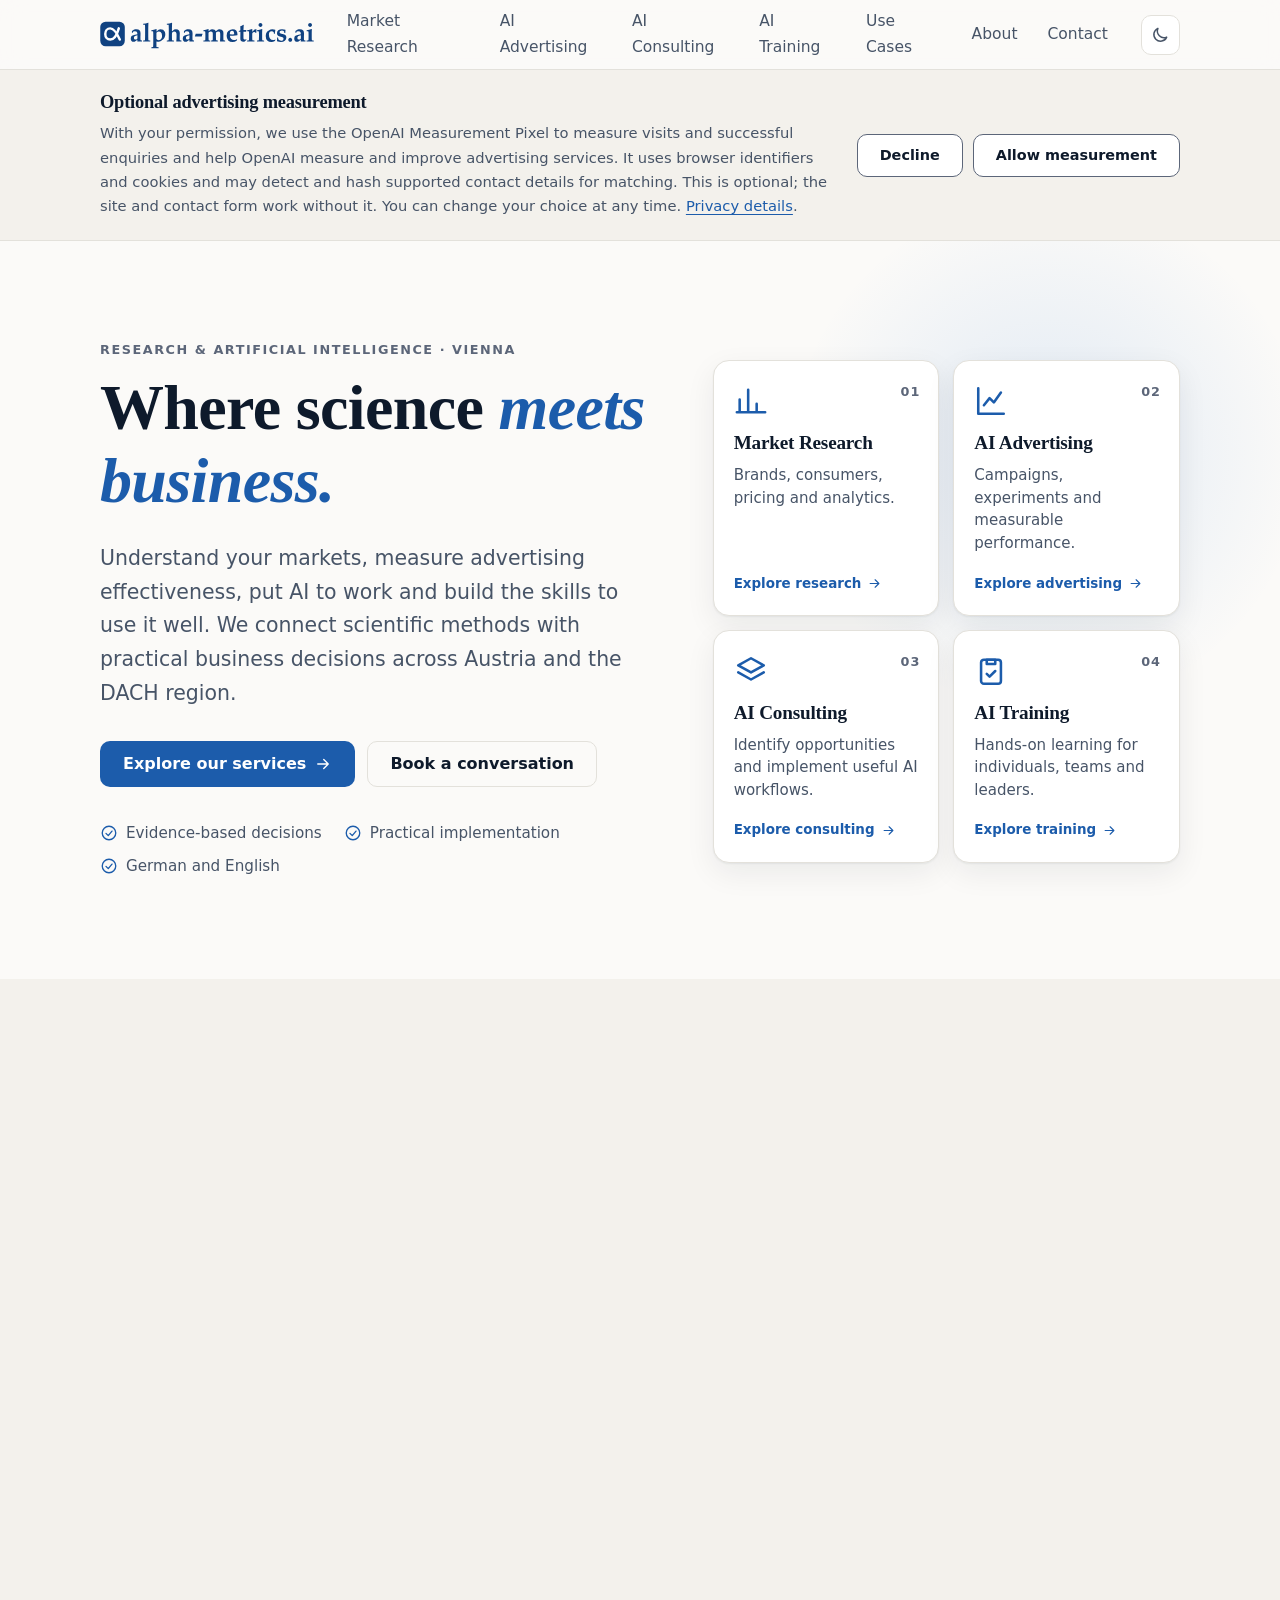
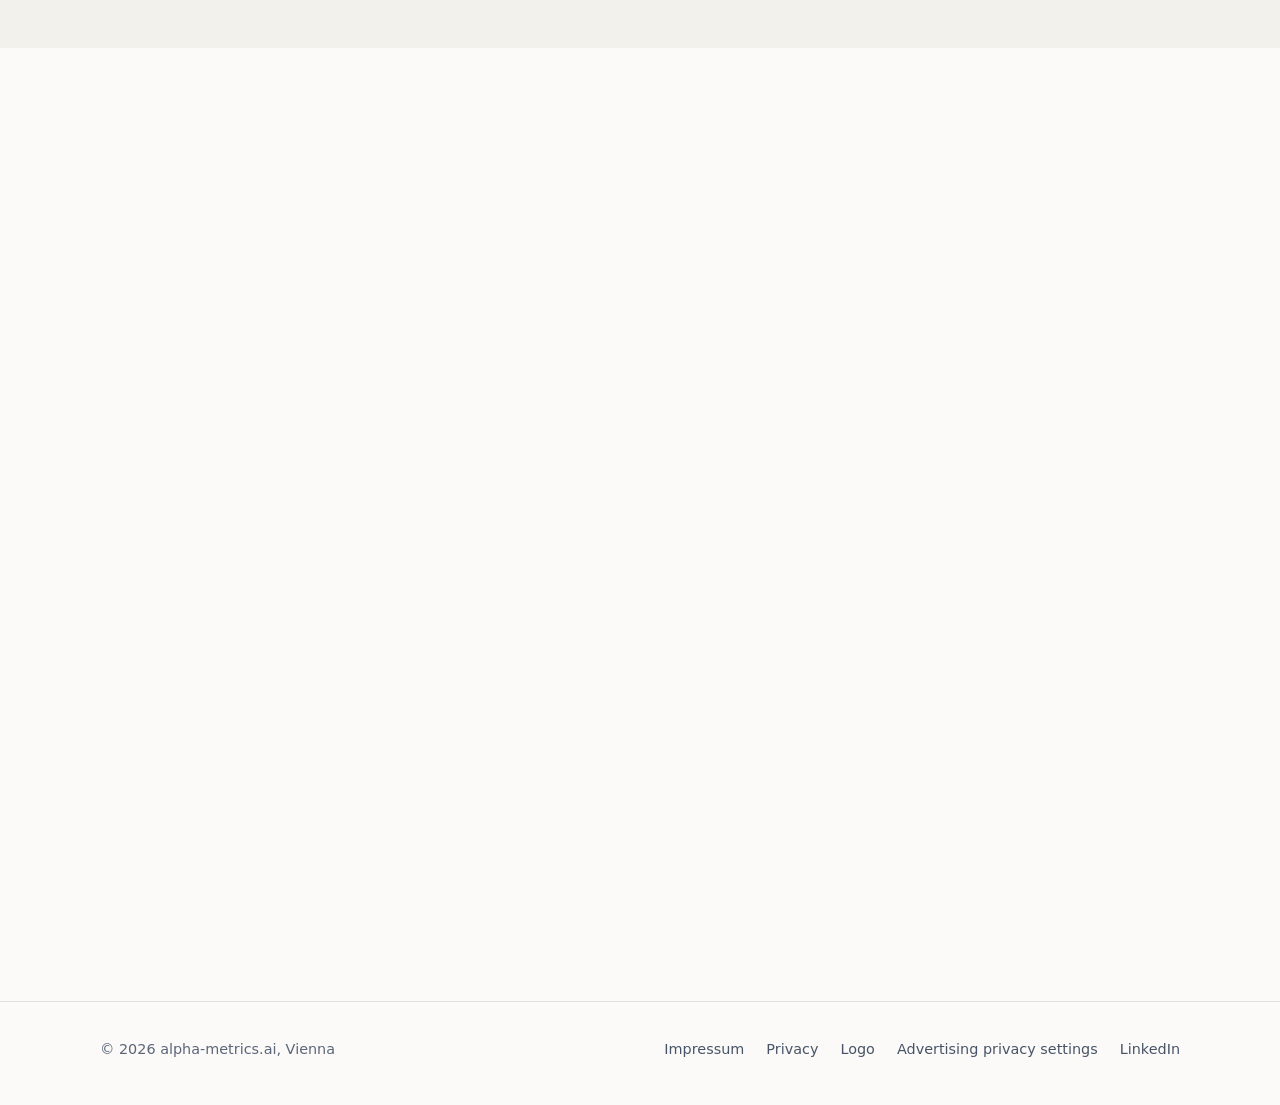
==== commit a1563d29: "Add Use Cases page with interactive Latin America scorecard" ====
--- a/index.html
+++ b/index.html
@@ -73,6 +73,7 @@
         <li><a href="ai-advertising.html">AI Advertising</a></li>
         <li><a href="ai-consulting.html">AI Consulting</a></li>
         <li><a href="ai-training.html">AI Training</a></li>
+        <li><a href="use-cases.html">Use Cases</a></li>
         <li><a href="#about">About</a></li>
         <li><a href="#contact">Contact</a></li>
       </ul>
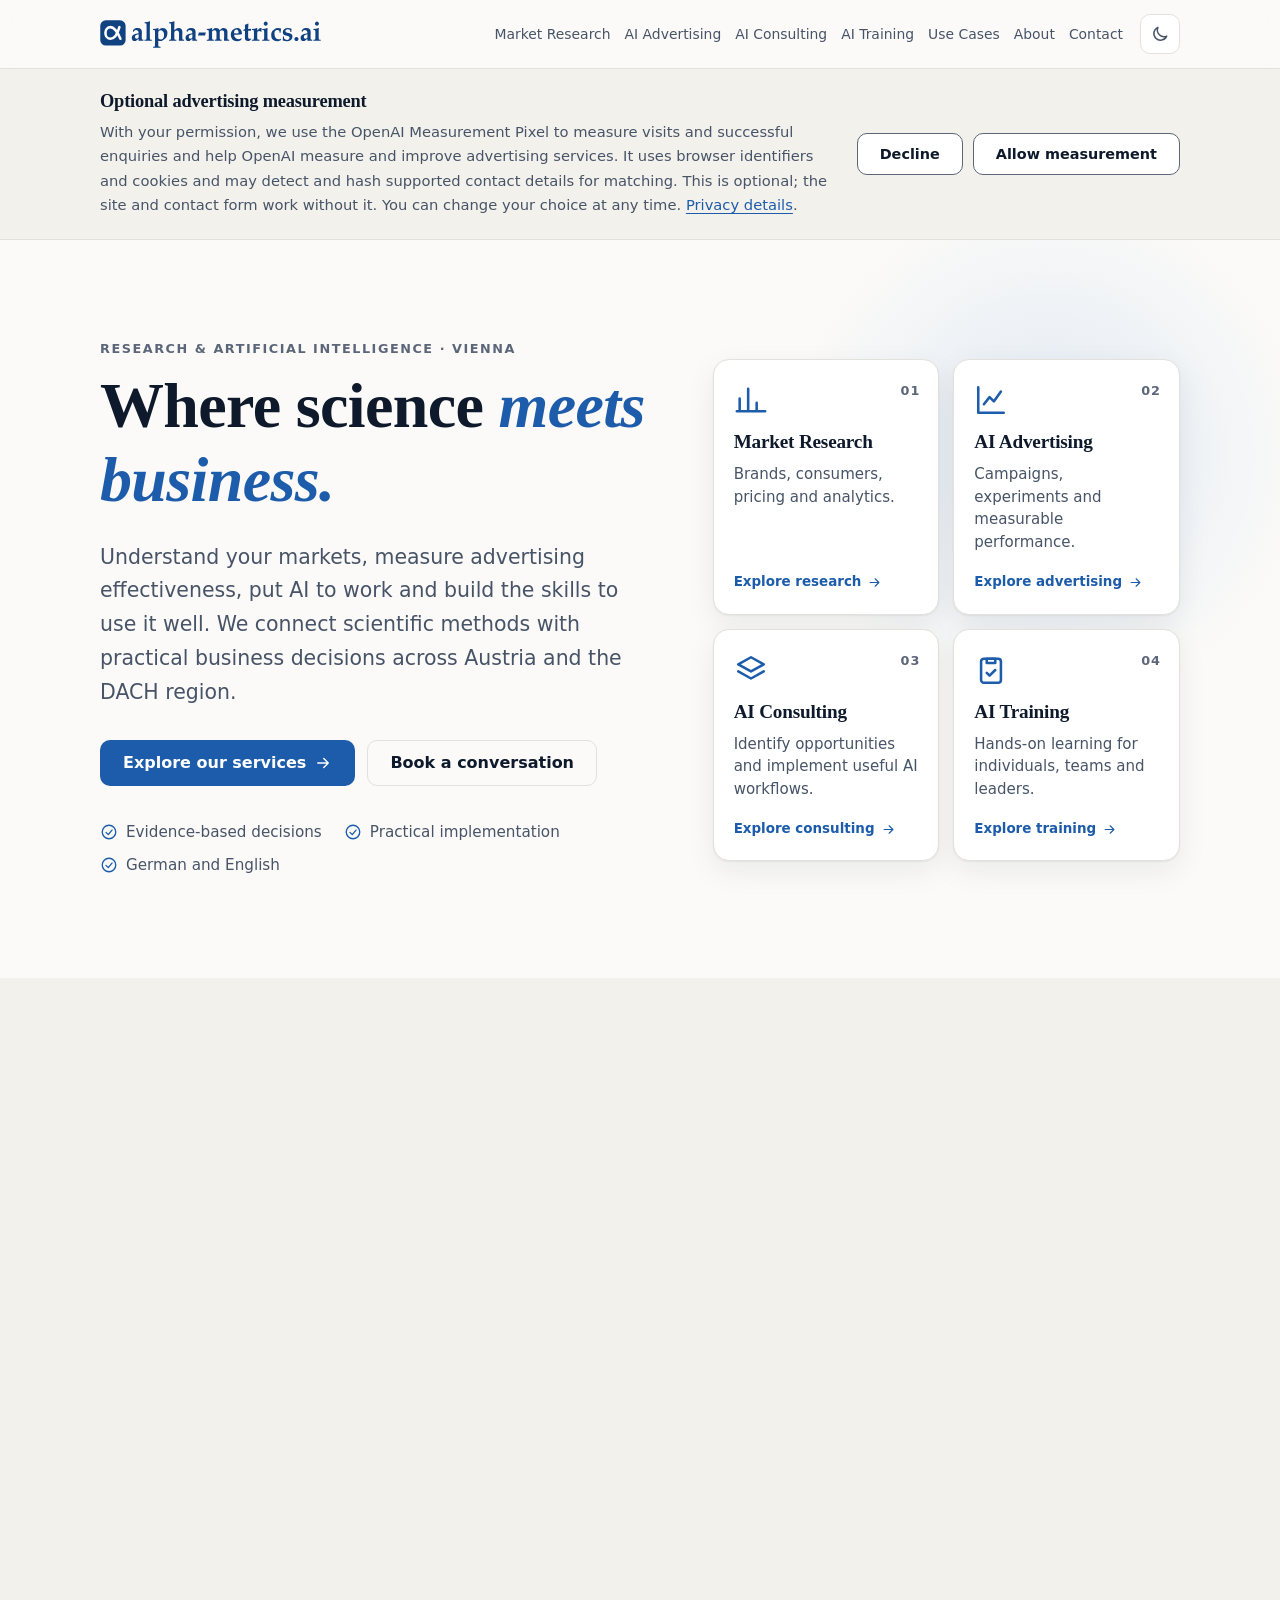
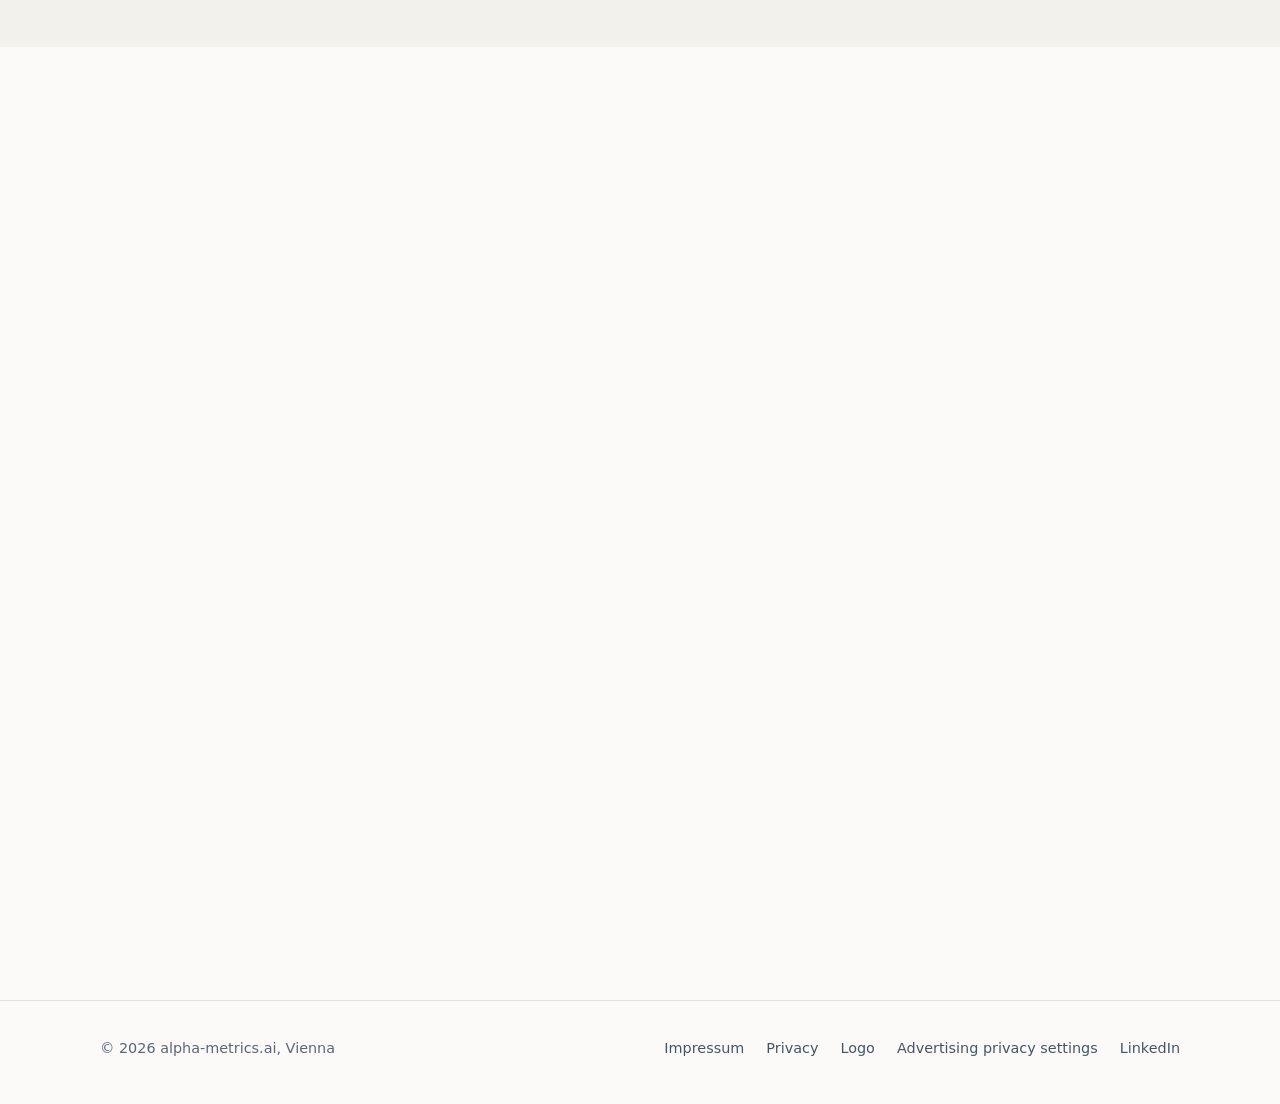
==== commit fded111f: "Merge pull request #9: logo with tile and tagline on the social card Use the logo with tile and tagl" ====
--- a/index.html
+++ b/index.html
@@ -17,7 +17,7 @@
   <meta property="og:title" content="alpha-metrics.ai | Where science meets business">
   <meta property="og:description" content="Four services from Vienna: market research, AI advertising, AI consulting and AI training. Evidence-based decisions and practical AI adoption.">
   <meta property="og:url" content="https://alpha-metrics.ai/">
-  <meta property="og:image" content="https://alpha-metrics.ai/assets/og-card.png">
+  <meta property="og:image" content="https://alpha-metrics.ai/assets/og-card.png?v=2026-11-24">
   <meta property="og:image:width" content="1200">
   <meta property="og:image:height" content="630">
   <meta property="og:image:alt" content="alpha-metrics.ai: market research">
--- a/css/site.css
+++ b/css/site.css
@@ -507,7 +507,7 @@
 .service-outcome h3 { margin: 0 0 8px; }
 .service-outcome p { margin: 0; color: var(--ink-2); max-width: 64ch; }
 #market-research, #ai-advertising, #ai-consulting, #ai-training, #approach, #showcase, #standards, #about, #contact { scroll-margin-top: 78px; }
-@media (max-width: 1080px) and (min-width: 861px) {
+@media (min-width: 861px) {
   .nav-in { gap: 10px; }
   .nav-links { gap: 0; }
   .nav-links a { padding: 9px 7px; font-size: .87rem; white-space: nowrap; }
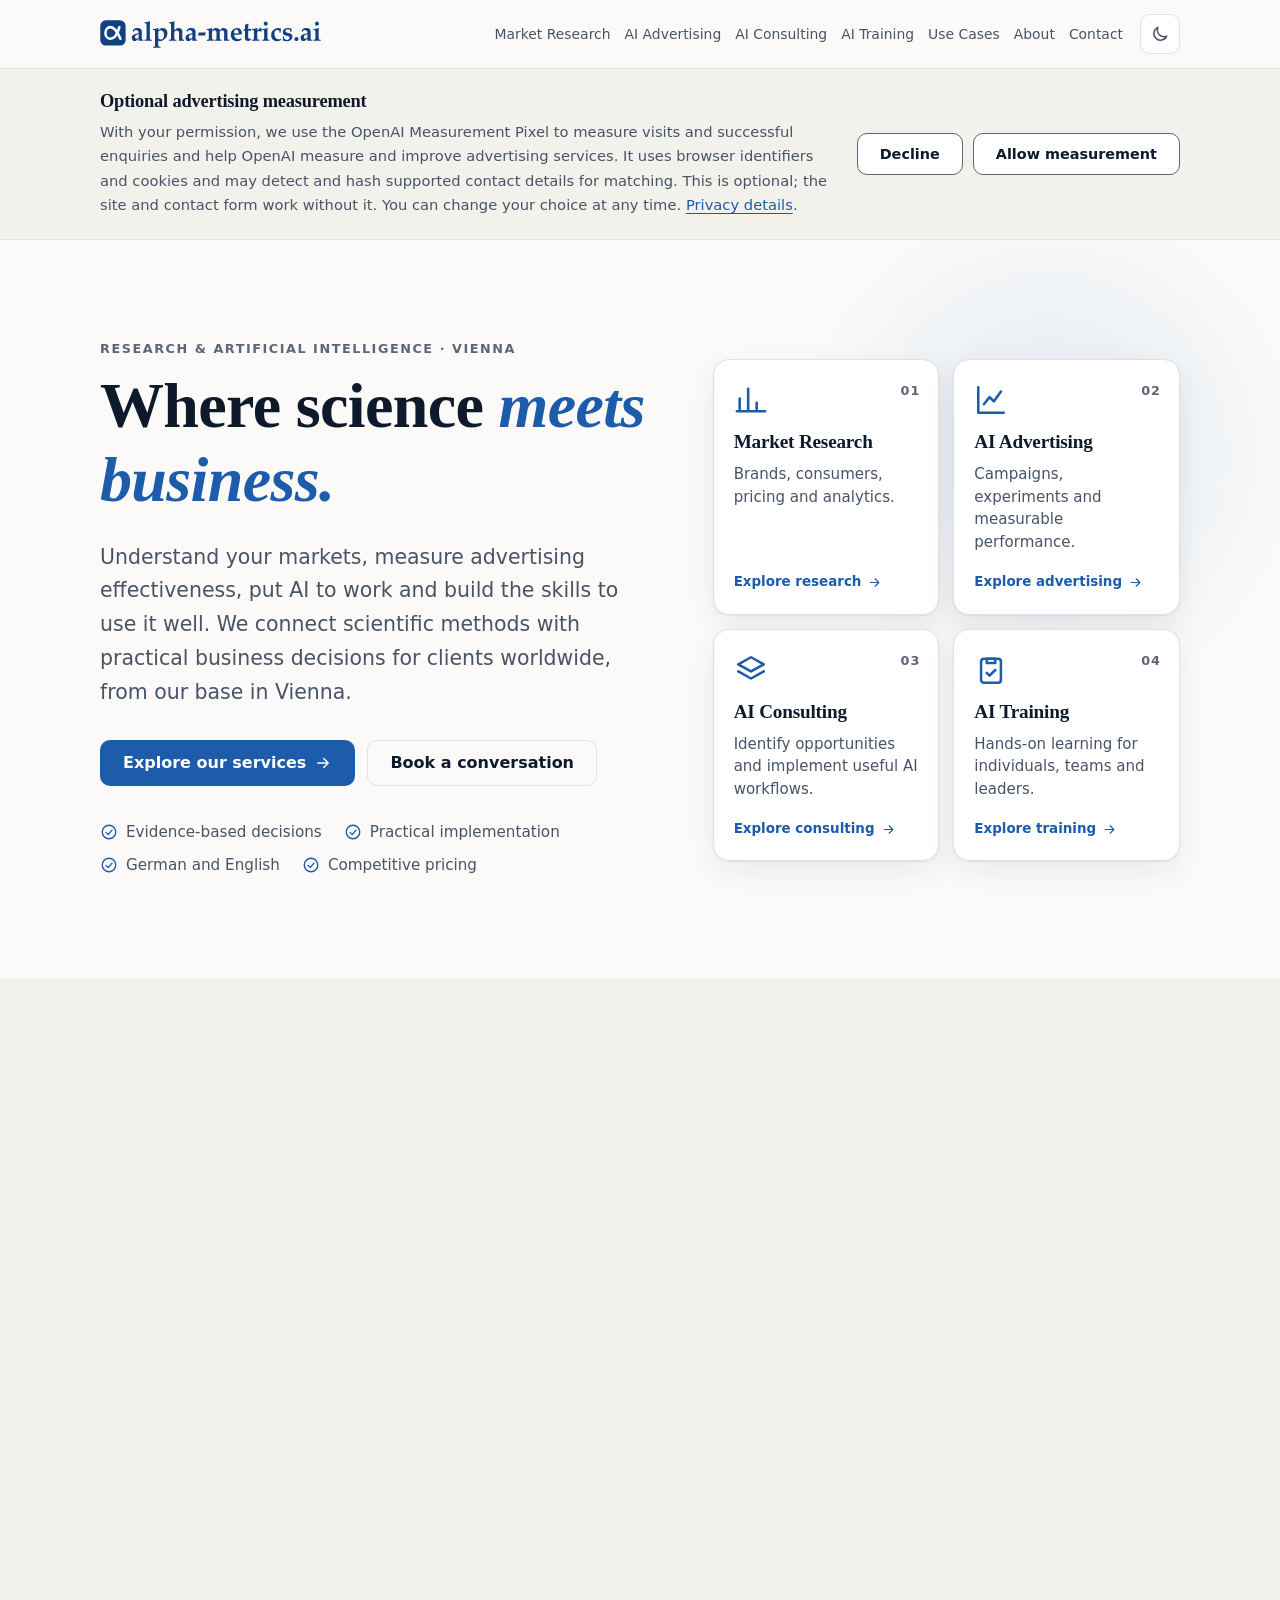
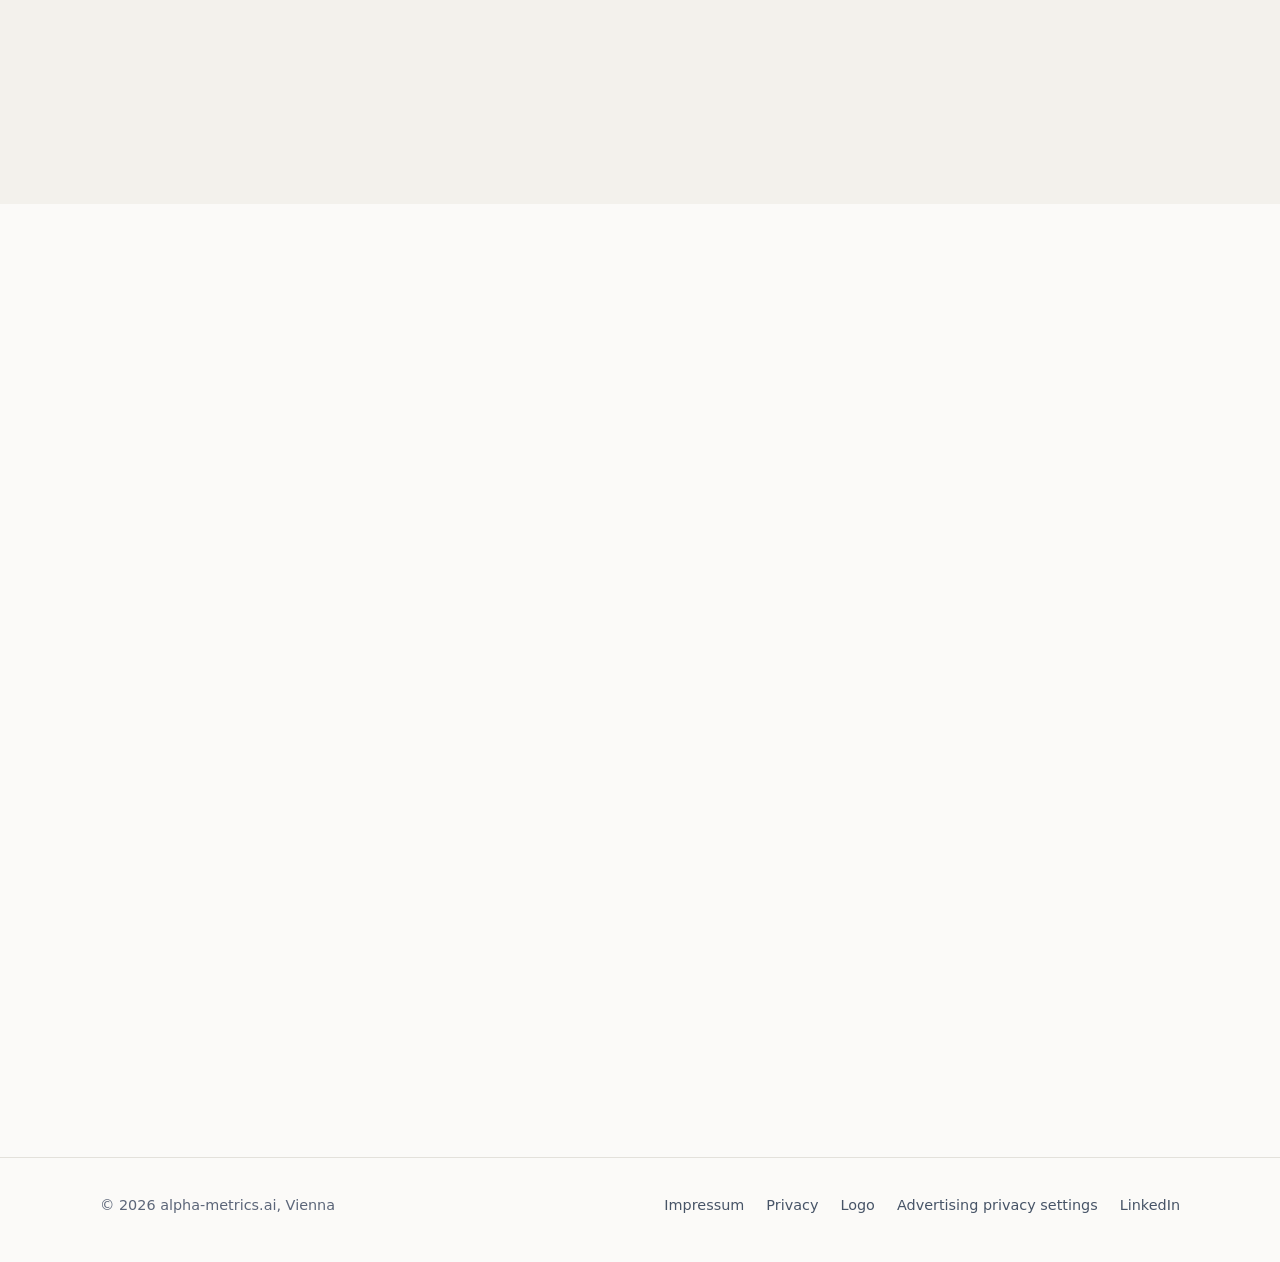
==== commit 5353fe2e: "Add competitive pricing argument; present services as worldwide - Homepage: 'Competitive pricing' he" ====
--- a/index.html
+++ b/index.html
@@ -4,7 +4,7 @@
   <meta charset="utf-8">
   <meta name="viewport" content="width=device-width, initial-scale=1">
   <title>alpha-metrics.ai | Market Research, AI Advertising, Consulting &amp; Training</title>
-  <meta name="description" content="Market research, AI advertising, AI consulting and AI training for businesses in Austria and the DACH region. Where science meets business.">
+  <meta name="description" content="Market research, AI advertising, AI consulting and AI training for businesses worldwide. Where science meets business.">
   <meta http-equiv="Content-Security-Policy" content="default-src 'self'; script-src 'self' https://bzrcdn.openai.com; style-src 'self'; img-src 'self' data: https://bzr.openai.com; connect-src 'self' https://formspree.io https://bzr.openai.com https://bzrcdn.openai.com; form-action https://formspree.io; base-uri 'self'">
   <meta name="theme-color" content="#fbfaf8" media="(prefers-color-scheme: light)">
   <meta name="theme-color" content="#121211" media="(prefers-color-scheme: dark)">
@@ -30,10 +30,10 @@
     "@type": "ProfessionalService",
     "name": "alpha-metrics.ai",
     "url": "https://alpha-metrics.ai/",
-    "description": "Market research, AI advertising, AI consulting and AI training for businesses in Austria and the DACH region.",
+    "description": "Market research, AI advertising, AI consulting and AI training for businesses worldwide.",
     "email": "info@alpha-metrics.ai",
     "address": { "@type": "PostalAddress", "addressLocality": "Vienna", "addressCountry": "AT" },
-    "areaServed": ["AT", "DE", "CH"],
+    "areaServed": "Worldwide",
     "knowsAbout": ["Market research", "Brand tracking", "Survey design", "Consumer insights", "Statistical analysis", "Advertising effectiveness", "A/B testing", "AI advertising", "Pricing research", "AI consulting", "AI training", "AI literacy", "Business workflows"],
     "sameAs": ["https://www.linkedin.com/company/112210061/"]
   }
@@ -105,7 +105,7 @@
         <div>
           <p class="eyebrow">Research &amp; artificial intelligence &middot; Vienna</p>
           <h1>Where science <em>meets business.</em></h1>
-          <p class="lede">Understand your markets, measure advertising effectiveness, put AI to work and build the skills to use it well. We connect scientific methods with practical business decisions across Austria and the DACH region.</p>
+          <p class="lede">Understand your markets, measure advertising effectiveness, put AI to work and build the skills to use it well. We connect scientific methods with practical business decisions for clients worldwide, from our base in Vienna.</p>
           <div class="hero-cta">
             <a class="btn btn-primary" href="#services">Explore our services <svg aria-hidden="true"><use href="#i-arrow"/></svg></a>
             <a class="btn btn-ghost" href="#contact">Book a conversation</a>
@@ -114,6 +114,7 @@
             <li><svg aria-hidden="true"><use href="#i-check"/></svg>Evidence-based decisions</li>
             <li><svg aria-hidden="true"><use href="#i-check"/></svg>Practical implementation</li>
             <li><svg aria-hidden="true"><use href="#i-check"/></svg>German and English</li>
+            <li><svg aria-hidden="true"><use href="#i-check"/></svg>Competitive pricing</li>
           </ul>
         </div>
         <div class="pillar-grid" id="services" aria-label="Four service areas">
@@ -143,13 +144,15 @@
           <h2>Research-led, built for decisions</h2>
           <p class="lede">alpha-metrics.ai is an independent research and AI practice based in Vienna. We bring scientific thinking and practical methods to marketing, business decision-making and AI adoption.</p>
           <p>Our four service areas complement one another: understand customers and markets, test advertising, identify useful applications of AI, and equip your team to work with it. We agree clear objectives and deliverables with you, and communicate limitations openly.</p>
+          <p>Our pricing is competitive. As a lean, independent practice without large-agency overheads, we offer scientific expertise at rates that work for small and medium-sized businesses as well as larger companies, with transparent quotes agreed before work begins.</p>
         </div>
         <div class="reveal">
           <ul class="facts">
             <li><span>Based in</span><span>Vienna, Austria</span></li>
-            <li><span>Markets</span><span>Austria, Germany, Switzerland</span></li>
+            <li><span>Markets</span><span>Worldwide</span></li>
             <li><span>Services</span><span>Market Research, AI Advertising, AI Consulting, AI Training</span></li>
             <li><span>Approach</span><span>Evidence, practical pilots, hands-on learning</span></li>
+            <li><span>Pricing</span><span>Competitive rates, transparent quotes</span></li>
             <li><span>Languages</span><span>German and English</span></li>
             <li><span>Principles</span><span>Transparent methods, human oversight, responsible AI</span></li>
           </ul>
